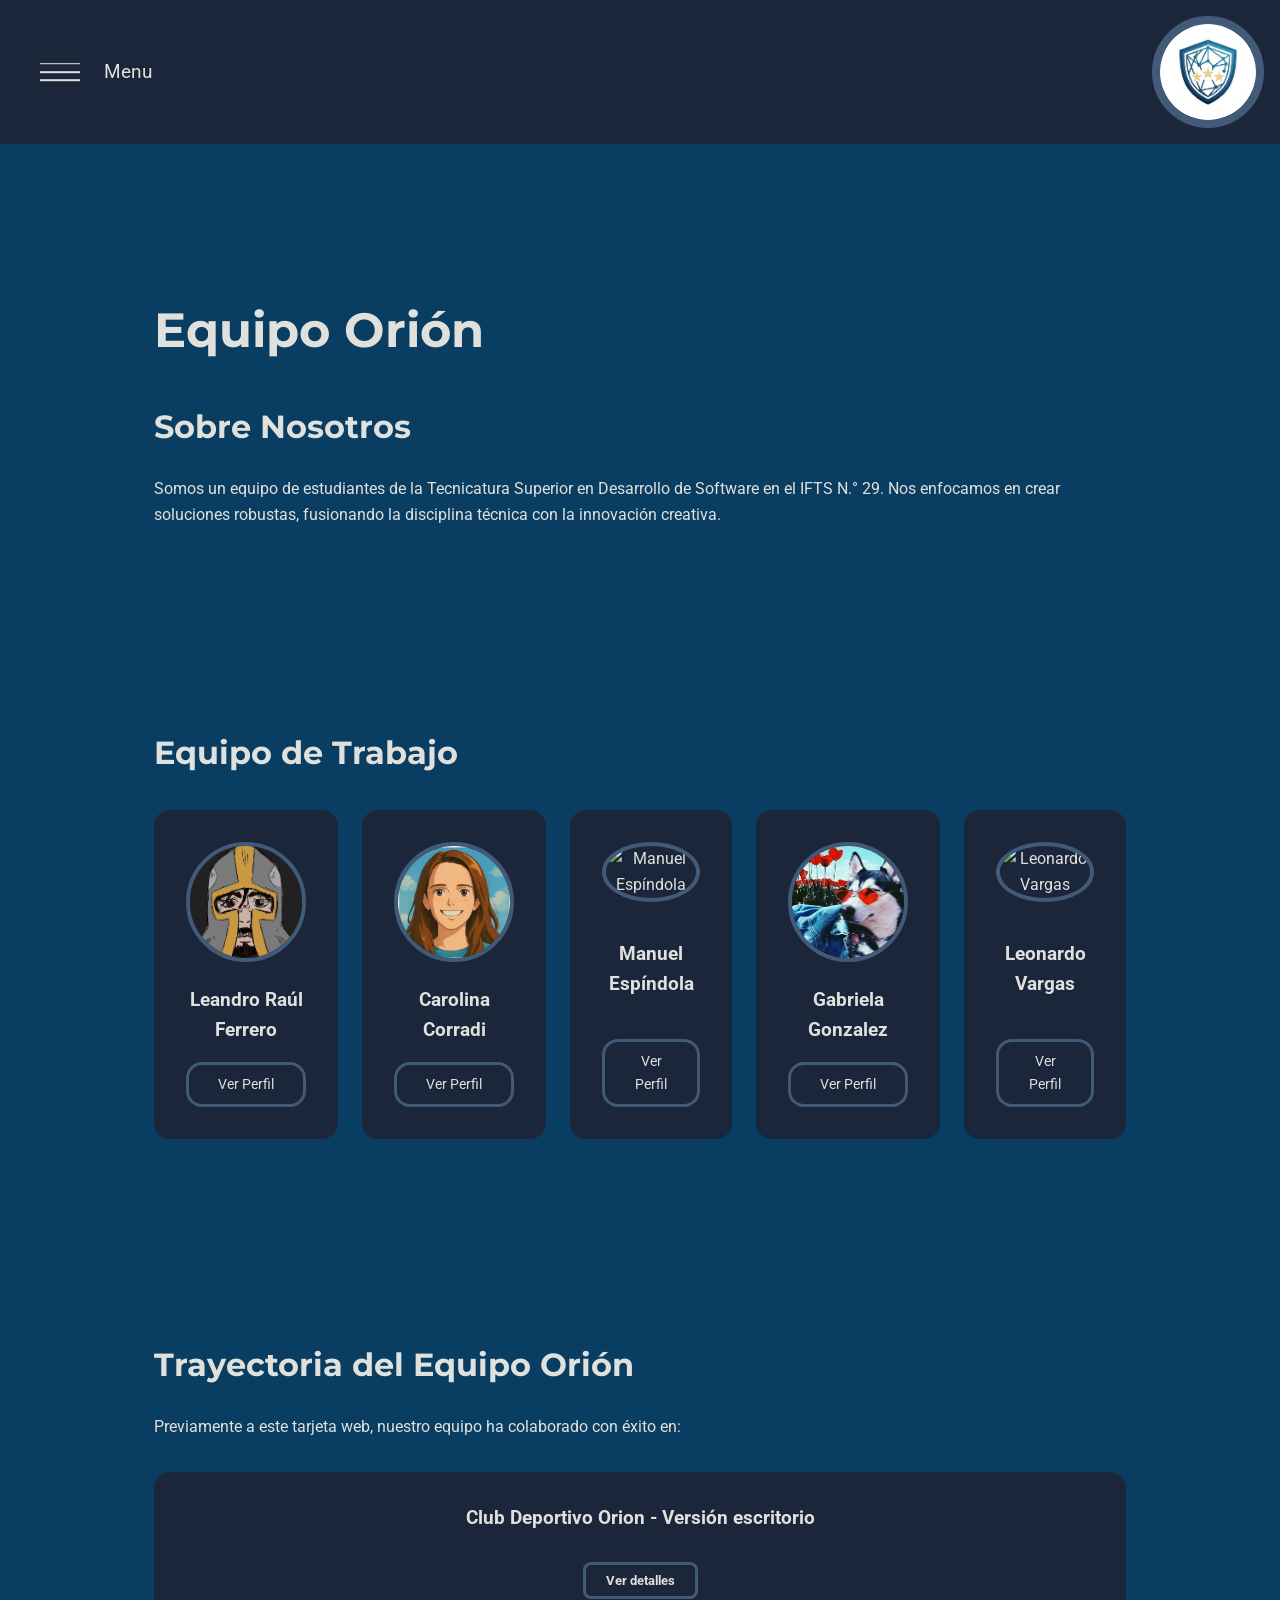
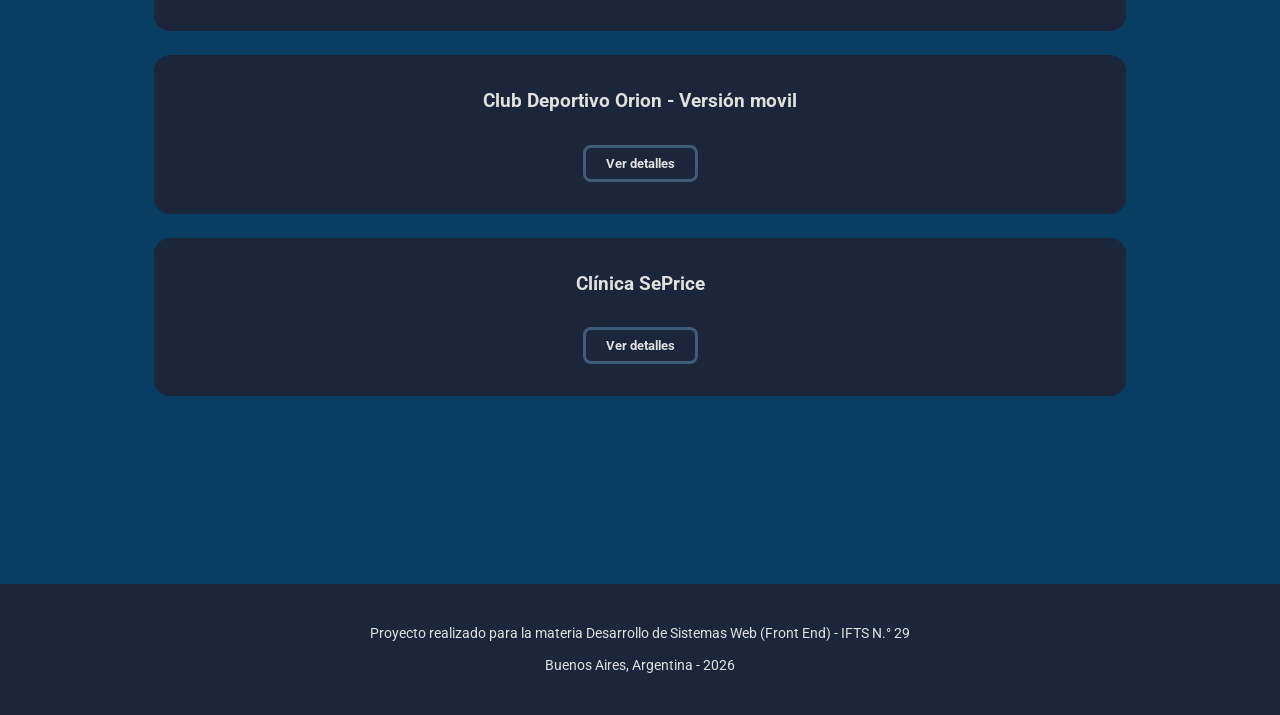
==== index.html @ b34c1f77 "Update avatar image and profile link for Carolina" ====
<!DOCTYPE html>
<html lang="es">
<head>
    <meta charset="UTF-8">
    <meta name="viewport" content="width=device-width, initial-scale=1.0">
    <link rel="icon" href="img/favicon.png" type="image/png">
    <link rel="preconnect" href="https://fonts.googleapis.com">
    <link rel="preconnect" href="https://fonts.gstatic.com" crossorigin>
    <link href="https://fonts.googleapis.com/css2?family=Montserrat:wght@700&family=Roboto:wght@400;500&display=swap" rel="stylesheet">
    <link rel="stylesheet" href="css/styles.css">
    <title>Equipo Orión - TP1 IFTS 29</title>
</head>
<body>
    
    <div class="contenedor-superior">
        <header id="header" class="header">
            <div class="contenedor-menu-hamburguesa">
                <div class="menu-hamburguesa">
                    <div class="bar-ham bar-top"></div>
                    <div class="bar-ham bar-mid"></div>
                    <div class="bar-ham bar-bottom"></div>
                </div>
            </div>
            <img src="img/logo-orion.png" alt="Logo" class="logo-equipo">
        </header>

        <nav id="navbar" class="navbar">
            <ul class="links-navegacion">
                <li><a href="#main" class="btn-nav">Inicio</a></li>
                <li><a href="./bitacora.html" class="btn-nav">Bitácora</a></li>
                <li><a href="#integrantes" class="btn-nav">Equipo</a></li>
                <li><a href="#proyectos-anteriores" class="btn-nav">Proyectos</a></li>
            </ul>
        </nav>
    </div>
    
    <main id="main" class="container">
        <section id="presentacion" class="section-main">
            <h1>Equipo Orión</h1>
            <h2>Sobre Nosotros</h2>
            <p>Somos un equipo de estudiantes de la Tecnicatura Superior en Desarrollo de Software en el IFTS N.° 29. Nos enfocamos en crear soluciones robustas, fusionando la disciplina técnica con la innovación creativa.</p>
        </section>

        <section id="integrantes" class="section-main">
            <h2>Equipo de Trabajo</h2>
            <div class="equipo-grid">   
                <article class="tarjeta-item">
                    <div class="avatar-container">
                        <img src="img/leandro-avatar.jpg" alt="Leandro Raúl Ferrero">
                    </div>
                    <h3>Leandro Raúl Ferrero</h3>
                    <a href="leandro.html" class="btn-perfil">Ver Perfil</a>
                </article>

                <article class="tarjeta-item">
                    <div class="avatar-container">
                        <img src="img/caro.png" alt="Carolina Corradi">
                    </div>
                    <h3>Carolina Corradi</h3>
                    <a href="caro.html" class="btn-perfil">Ver Perfil</a>
                </article>

                <article class="tarjeta-item">
                    <div class="avatar-container">
                        <img src="img/manuel-avatar.jpg" alt="Manuel Espíndola">
                    </div>
                    <h3>Manuel Espíndola</h3>
                    <a href="manuel.html" class="btn-perfil">Ver Perfil</a>
                </article>

                <article class="tarjeta-item">
                    <div class="avatar-container">
                        <img src="img/melinya-avatar.jpg" alt="Melinya Byte">
                    </div>
                    <h3>Gabriela Gonzalez</h3>
                    <a href="gabriela.html" class="btn-perfil">Ver Perfil</a>
                </article>

                <article class="tarjeta-item">
                    <div class="avatar-container">
                        <img src="img/leonardo-avatar.jpg" alt="Leonardo Vargas">
                    </div>
                    <h3>Leonardo Vargas</h3>
                    <a href="leonardo.html" class="btn-perfil">Ver Perfil</a>
                </article>
            </div>
        </section>

        <section id="proyectos-anteriores" class="section-main">
            <h2>Trayectoria del Equipo Orión</h2>
            <p>Previamente a este tarjeta web, nuestro equipo ha colaborado con éxito en:</p>
            
            <div class="proyectos-grid">
                <article class="tarjeta-item">
                    <h3>Club Deportivo Orion - Versión escritorio</h3>
                    <div class="detalle-tarjeta">
                        <p>Sistema integral de gestión de socios, cobro de cuotas y administración de actividades deportivas.</p>                    
                        <small>Tecnologías: C# / .NET / MySQL</small>
                    </div>
                    <button class="boton-detalles">Ver detalles</button>
                </article>
                
                <article class="tarjeta-item">
                    <h3>Club Deportivo Orion - Versión movil</h3>
                    <div class="detalle-tarjeta">
                        <p>Adaptación del Club Deportivo Orión para dispositivos móviles.</p>
                        <small>Tecnologías: Kotlin / Android Studio</small>
                    </div>
                    <button class="boton-detalles">Ver detalles</button>
                </article>
                
                <article class="tarjeta-item">
                    <h3>Clínica SePrice</h3>
                    <div class="detalle-tarjeta">
                        <p>Prototipo integral de gestión hospitalaria y administración de turnos.</p>
                        <small>Tecnologías: C# / .NET / MySQL / Figma</small>
                    </div>
                    <button class="boton-detalles">Ver detalles</button>
                </article>
            </div>
        </section> 
    </main>
    
    <footer class="main-footer">
        <div>
            <p>Proyecto realizado para la materia Desarrollo de Sistemas Web (Front End) - IFTS N.° 29</p>
            <p>Buenos Aires, Argentina - 2026</p>
        </div>
    </footer>

    <script src="./js/desplegable.js"></script>
    <script src="./js/menu-hamburguesa.js"></script>
</body>
</html>
---- css/styles.css ----
/* --- 1. CONFIGURACIÓN Y VARIABLES --- */
:root {
    --color-principal: #093e62;    
    --color-secundario: #1b263b;
    --color-texto: #e0e1dd;       
    --color-detalle: #415a77;
    --color-menu-hamburguesa: #e0e1dd;
    --color-texto-secundario: #8b9bb4;
    --fuente-titulos: 'Montserrat', sans-serif;
    --fuente-cuerpo: 'Roboto', sans-serif;
}

* {
    box-sizing: border-box;
    margin: 0;
    padding: 0;
    scroll-behavior: smooth; /* Para que el desplazamiento sea suave al cliquear en los enlaces */
    box-sizing: border-box;
}

html {
    scroll-behavior: smooth;
    scroll-padding-top: 6rem;
}

body {
    background-color: var(--color-principal);
    color: var(--color-texto);
    font-family: var(--fuente-cuerpo);
    line-height: 1.6;
    font-size: 1rem;
    h1 {
        font-family: var(--fuente-titulos);
        font-size: 3rem;
        margin-bottom: 2rem;
    }
    h2 {
        font-family: var(--fuente-titulos);
        font-size: 2rem;
        margin-bottom: 1.5rem;
    }
}

.contenedor-superior {
    position: sticky;
    top: 0;
    width: 100%;
    z-index: 1000;
    background-color: #1a1a1a; 
}

/* Encabezado */
.header {
    background-color: var(--color-secundario); 
    display: flex;
    justify-content: space-between; 
    align-items: center;
    padding: 1rem;
    position: relative; 
    z-index: 1001;
}

/* Contenedor del texto "Menu" y el botón animado */
.contenedor-menu-hamburguesa {
    display: flex;
    align-items: center;
    height: 3em;
    padding-left: 1.5rem;
    
    &::after {
        content: "Menu";
        padding-left: 1.5rem;
        font-size: clamp(1em, 5svw, 1.2em);
    }
}
    
.menu-hamburguesa {
    height: 1.5em;
    width: 2.5em;
    position: relative;
    cursor: pointer;
    
    /* Las 3 líneas */
    .bar-ham {
        width: 100%; /* Ocupan el 100% de los 2.5em del padre, no de la pantalla */
        height: 0.1rem;
        background-color: var(--color-texto);
        position: absolute;
        left: 50%;
        transform: translate(-50%, -50%);
        transition: transform .6s, opacity .8s, top .6s;
    }

    .bar-top { top: 15%; }
    .bar-mid { top: 50%; }
    .bar-bottom { top: 85%; }

    /* Animación cuando JS le agrega la clase '.activo' */
    &.activo .bar-top {
        transform: translate(-50%, -50%) rotate(-315deg);
        top: 50%;
    }
    
    &.activo .bar-mid {
        opacity: 0;
    }
    
    &.activo .bar-bottom {
        transform: translate(-50%, -50%) rotate(-225deg);
        top: 50%;
    }
}

.logo-equipo {
    width: 7rem;
    border-radius: 50%;
    border: 0.5rem solid var(--color-detalle);
}

/* El menú de navegación deslizante lateral */
.navbar {
    position: fixed;
    top: 0;
    left: -150%;
    background-color: var(--color-secundario); 
    height: 100svh; 
    width: 100svw;
    display: flex;
    align-items: center;
    justify-content: center;
    transition: left 0.5s ease-in-out;
    z-index: 999;

    &.activo { 
        left: 0;
    }

    ul {
        list-style: none;
        padding: 0;
        margin: 0;
        width: 100%;
        display: flex;
        flex-direction: column;
        gap: 1em; 
        font-family: var(--fontMenu); 
    }

    li {
        width: 100%;
        display: flex;
        justify-content: center; 
    }

    .btn-nav {
        display: block;       
        width: 70%;
        max-width: 80vw;
        
        text-align: center;
        text-decoration: none;
        font-size: 2em; 
        font-weight: 500;     

        color: var(--color-texto);
        padding: 0.5rem 1.5rem;
    
        border: 0.2rem solid var(--color-detalle);
        border-radius: 1rem;
    
        transition: all 0.5s ease;
        
        &:hover {
            background-color: var(--color-detalle);
            transform: scale(1.05);
        }
    }
}

.section-main {
    margin: 5rem 1rem;
}

/* --- DISEÑO DE GRILLA (RESPONSIVE) --- */
.equipo-grid, .proyectos-grid, 
.peliculas-grid, .discos-grid,
.habilidades-grid {
    display: grid;
    gap: 1.5rem;
    margin-top: 2rem;
}

/* --- TARJETAS DE INTEGRANTES --- */
.tarjeta-item  {
    background-color: var(--color-secundario);
    padding: 1.25rem;
    border-radius: 1rem;
    text-align: center;
    border: 0.5rem solid transparent;
    transition: border 0.5s;

    &:hover {
        border: 0.5rem solid var(--color-detalle);
    }

    .avatar-container img {
        width: 7.5rem;
        height: 7.5rem;
        border-radius: 50%;
        object-fit: cover;
        margin-bottom: 1rem;
        border: 0.3rem solid var(--color-detalle);
    }

    .btn-perfil {
        display: inline-block;
        margin-top: 1rem; 
        color: var(--color-texto);
        text-decoration: none;
        font-size: 0.9rem;
        border: 0.2rem solid var(--color-detalle);
        border-radius: 1rem;
        padding: 0.5rem 1.5rem;
        transition: all 0.5s ease;
        
        &:hover {
            background-color: var(--color-detalle);
        }
    }
}

.detalle-tarjeta {
    max-height: 0; /* Empieza colapsado */
    overflow: hidden; /* Oculta el contenido que desborda */
    transition: opacity 1s ease;
    opacity: 0;
    border-top: 0.5rem solid transparent;
    margin-top: 0;
}

/* Esta clase se activa con el JS solo en la tarjeta clickeada */
.detalle-tarjeta.visible {
    max-height: 100%; /* Un valor lo suficientemente grande para el contenido (~500px) */
    opacity: 1;
    margin-top: 1rem;
    padding-top: 1rem;
    border-top: 0.1rem solid var(--color-detalle);
}

/* --- TARJETAS DE PROYECTOS --- */
.tarjeta-item, .tarjeta-personal {
    background-color: var(--color-secundario);
    padding: 1.5rem;
    border-radius: 1rem; 
    border: 0.5rem solid transparent; 
    display: flex;
    flex-direction: column;
    justify-content: space-between;
    transition: border 0.5s;

    &:hover {
        border: 0.5rem solid var(--color-detalle);
    }

    .detalle-tarjeta {
        margin-bottom: 1.25rem; 

        p {
            margin-bottom: 0.5rem; 
        }

        small {
            color: var(--color-texto-secundario);
            font-weight: bold;
        }
    }
    
    .boton-detalles {
        background-color: transparent;
        color: var(--color-texto);
        border: 0.2rem solid var(--color-detalle);
        padding: 0.5rem 1.25rem;
        cursor: pointer;
        border-radius: 0.5rem;
        font-family: var(--fuente-cuerpo);
        font-weight: bold;
        transition: all 0.3s ease;
        align-self: center;
        
        &:hover {
            background-color: var(--color-detalle);
            color: var(--color-texto);
        }
    }
}


.tarjeta-personal {
    display: flex; /* Para poner texto e imagen lado a lado */
    flex-direction: row; 
    gap: 3rem; /* Espacio generoso entre texto y avatar */
    align-items: center;
    text-align: left; /* Alineación de texto a la izquierda para mejor lectura */

    .perfil-info {
        flex: 2; /* El texto ocupa más espacio */
    }

    .avatar-container {
        flex: 1; /* El avatar ocupa el resto */
    }

    .avatar-container img {
        width: 14rem; /* Avatar más grande para destacar */
        height: 14rem;
    }

    ul {
        list-style: none; 
        margin-bottom: 1rem; 
        color: var(--color-texto-secundario); /*[cite: 2] */
        padding: 0;
    }
}

/* --- TARJETA BITÁCORA --- */
.tarjeta-bitacora {
    background-color: var(--color-secundario);
    padding: 1.5rem;
    border-radius: 1rem; 
    border: 0.5rem solid transparent; 
    display: flex;
    flex-direction: column;
    justify-content: space-between;
    transition: border 0.5s;

    /* Hace que el contenido del detalle sea siempre visible */
    .detalle-tarjeta {
        max-height: none; 
        opacity: 1;
        margin-top: 1rem; 
        padding-top: 1rem;
        border-top: 0.1rem solid var(--color-detalle);

        p {
            margin-bottom: 0.5rem; 
        }
    }

    &:hover {
        border: 0.5rem solid var(--color-detalle);
    }
}


/* --- FOOTER --- */
.main-footer {
    text-align: center;
    padding: 1.875rem 1.25rem;
    background-color: var(--color-secundario);
    margin-top: 2.5rem;
    font-size: 0.9rem;
    
    div p {
        margin: 0.5rem 0;
    }
}

/* --- BREAKPOINTS --- */

/* Móviles pequeños (400px) */
@media (min-width: 400px) {
    .logo-equipo {
        max-width: 35%;
    }
    .container {
        padding: 0.5rem;
    }
    h1 { font-size: 1.8rem; }
}

/* Tablets (900px) */
@media (min-width: 900px) {
    .logo-equipo {
        max-width: 30%;
    }

    .navbar
    {
        justify-content: flex-start;
        width: 50svw;
    }
    .section-main {
        padding: 3.75rem 2.5rem;
    }
}

/* Escritorio (1200px) */
@media (min-width: 1200px) {
    .logo-equipo {
        max-width: 25%;
    }
    .equipo-grid{
        grid-template-columns: repeat(5, 1fr); /* 5 integrantes por fila */
    }
    .container {
        max-width: 68.75rem;
        margin: 0 auto;
    }
}
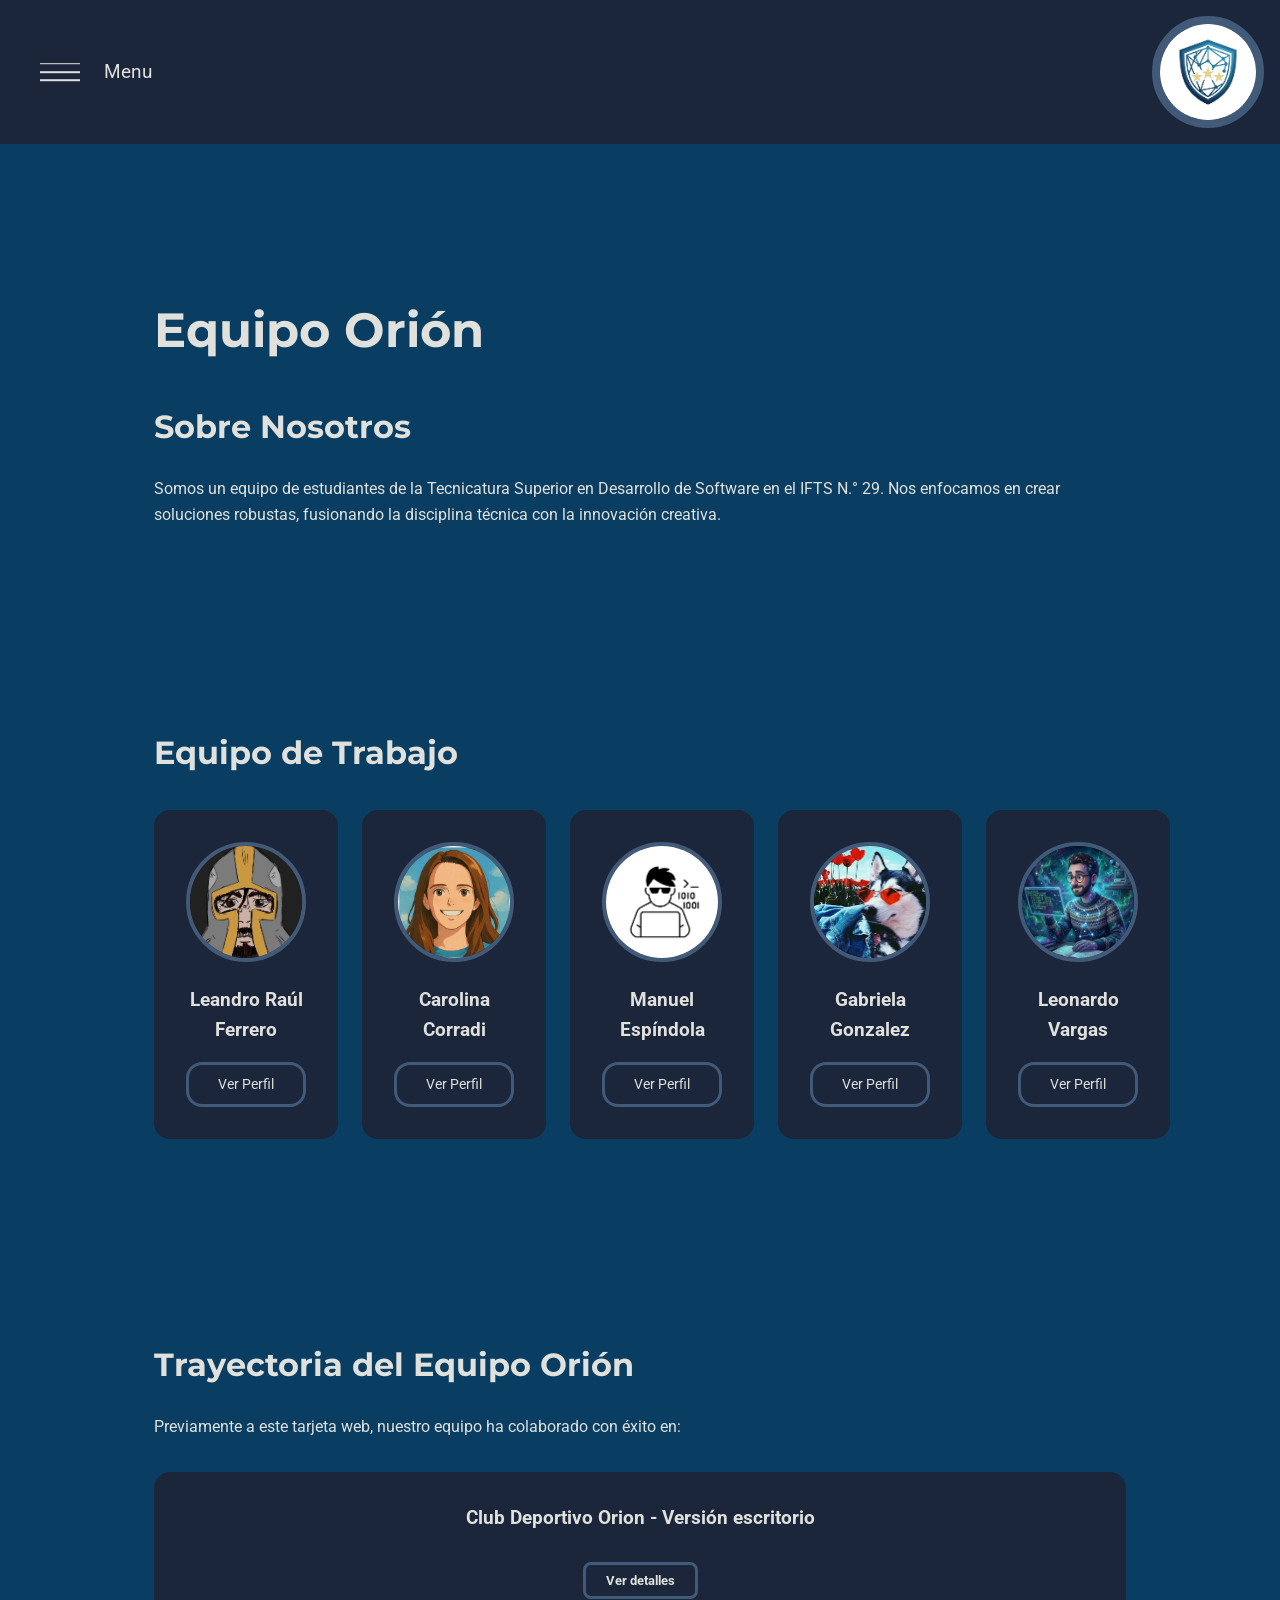
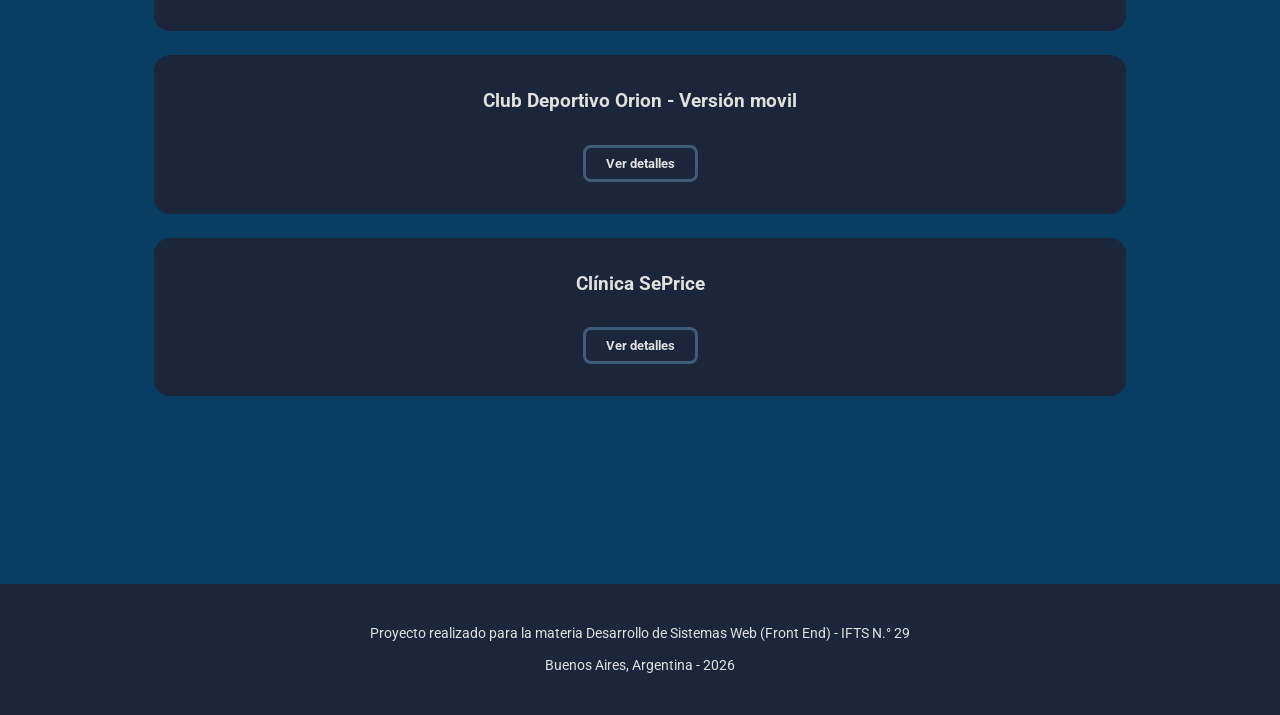
==== commit a870b1d4: "html leonardo, img, css," ====
--- a/index.html
+++ b/index.html
@@ -62,7 +62,7 @@
 
                 <article class="tarjeta-item">
                     <div class="avatar-container">
-                        <img src="img/manuel-avatar.jpg" alt="Manuel Espíndola">
+                        <img src="img/manu.png" alt="Manuel Espíndola">
                     </div>
                     <h3>Manuel Espíndola</h3>
                     <a href="manuel.html" class="btn-perfil">Ver Perfil</a>
@@ -78,7 +78,7 @@
 
                 <article class="tarjeta-item">
                     <div class="avatar-container">
-                        <img src="img/leonardo-avatar.jpg" alt="Leonardo Vargas">
+                        <img src="img/leo/leo.png" alt="Leonardo Vargas">
                     </div>
                     <h3>Leonardo Vargas</h3>
                     <a href="leonardo.html" class="btn-perfil">Ver Perfil</a>
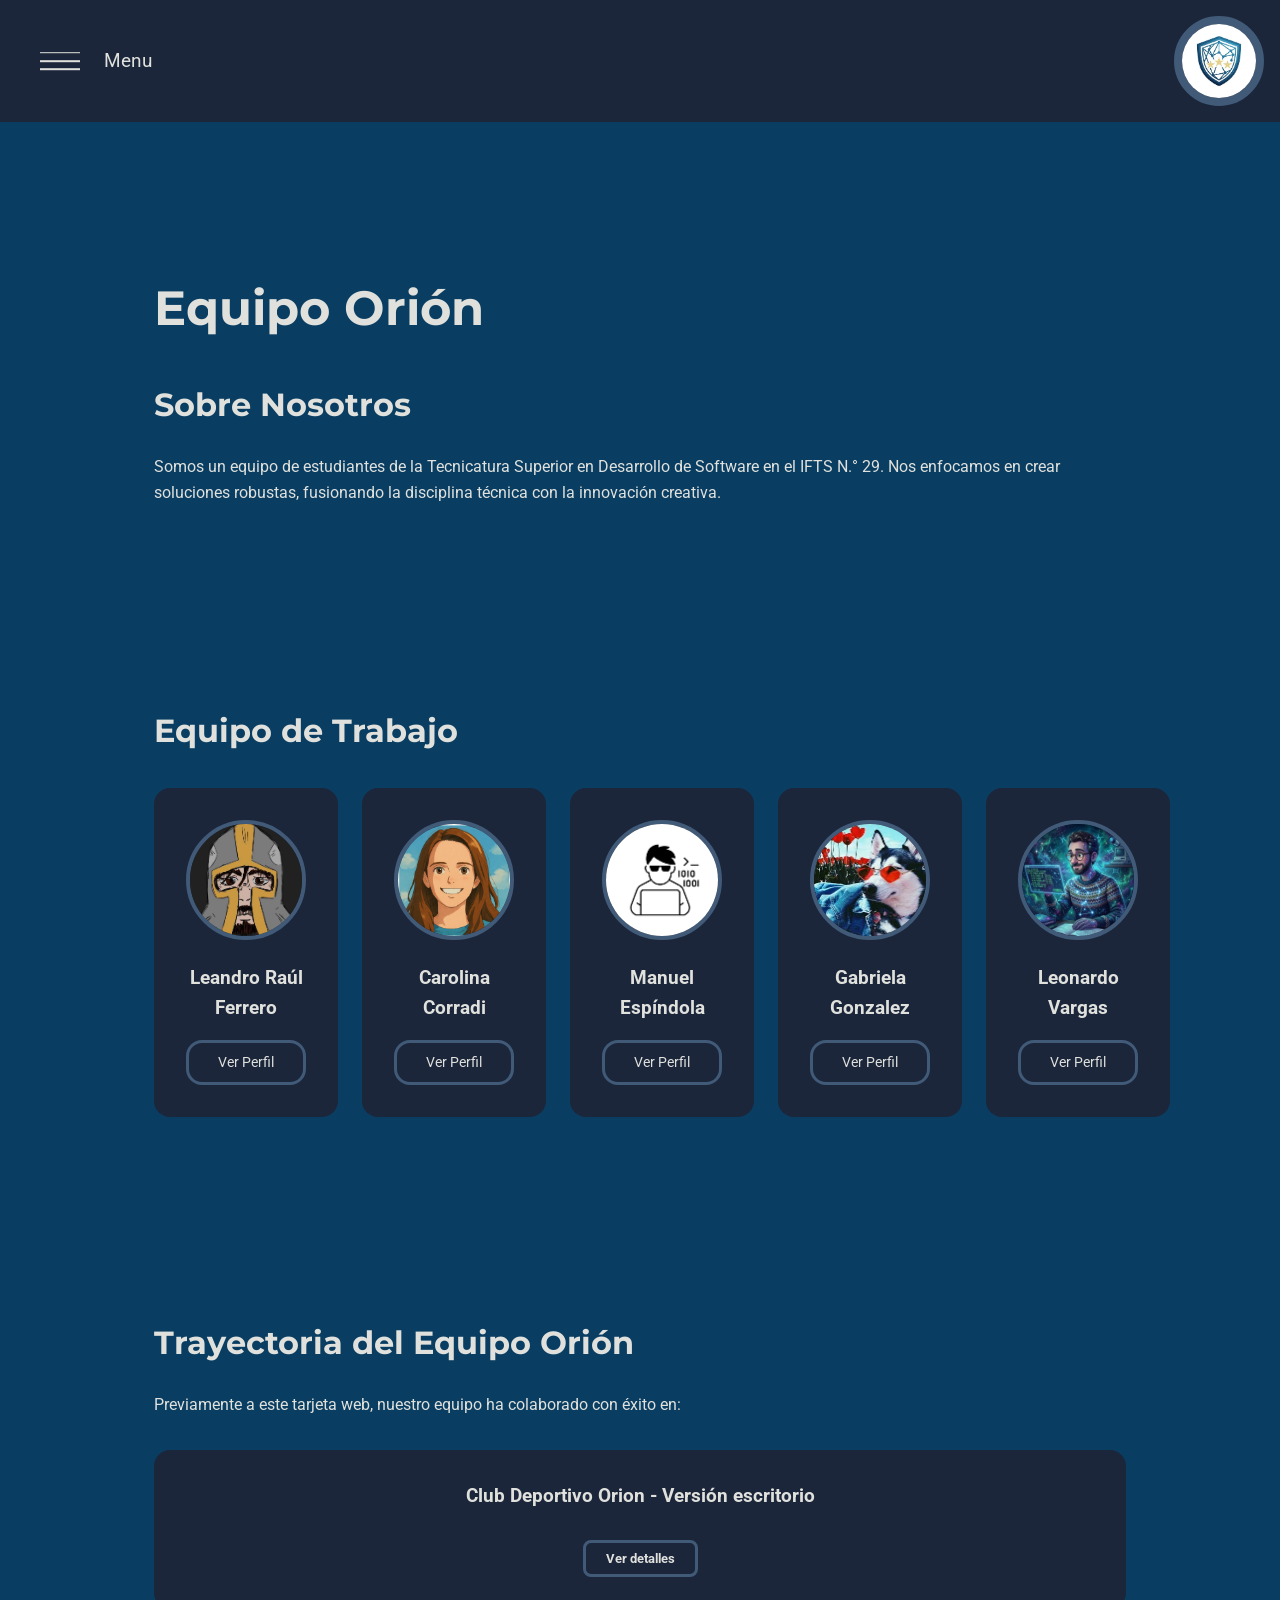
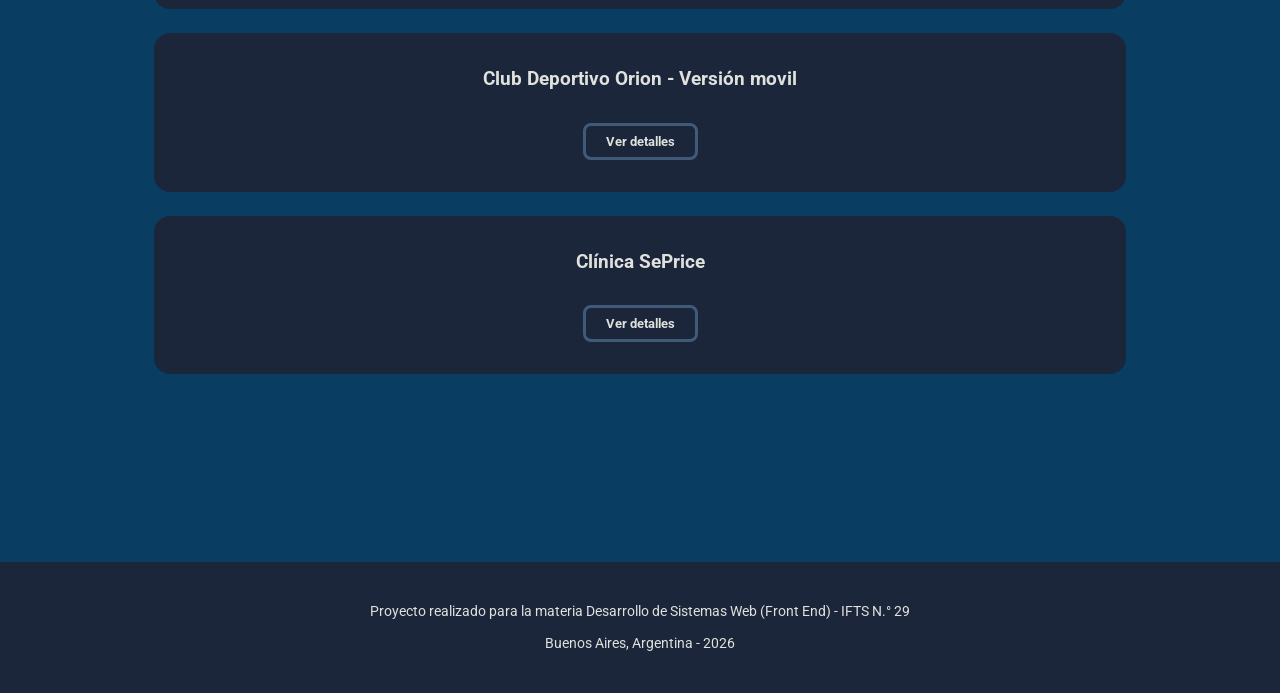
==== commit b975f826: "cambios listos" ====
--- a/index.html
+++ b/index.html
@@ -21,7 +21,7 @@
                     <div class="bar-ham bar-bottom"></div>
                 </div>
             </div>
-            <img src="img/logo-orion.png" alt="Logo" class="logo-equipo">
+            <a href="index.html"><img src="img/logo-orion.png" alt="Logo" class="logo-equipo"></a>
         </header>
 
         <nav id="navbar" class="navbar">
--- a/css/styles.css
+++ b/css/styles.css
@@ -111,10 +111,20 @@
     }
 }
 
+.header a {
+    text-decoration: none;
+    width: 90px;
+    height: 90px;
+}
+
+
+
+ 
 .logo-equipo {
-    width: 7rem;
+    width: 100%;
     border-radius: 50%;
     border: 0.5rem solid var(--color-detalle);
+
 }
 
 /* El menú de navegación deslizante lateral */
@@ -371,7 +381,7 @@
 /* Móviles pequeños (400px) */
 @media (min-width: 400px) {
     .logo-equipo {
-        max-width: 35%;
+        max-width: 100%;
     }
     .container {
         padding: 0.5rem;
@@ -382,7 +392,7 @@
 /* Tablets (900px) */
 @media (min-width: 900px) {
     .logo-equipo {
-        max-width: 30%;
+        max-width: 100%;
     }
 
     .navbar
@@ -393,12 +403,15 @@
     .section-main {
         padding: 3.75rem 2.5rem;
     }
+      .header a:hover,  .menu-hamburguesa:hover, .contenedor-menu-hamburguesa:hover {
+    
+    transform: scale(1.1); /* agranda un poco */
 }
 
 /* Escritorio (1200px) */
 @media (min-width: 1200px) {
     .logo-equipo {
-        max-width: 25%;
+        max-width: 100%;
     }
     .equipo-grid{
         grid-template-columns: repeat(5, 1fr); /* 5 integrantes por fila */
@@ -407,4 +420,9 @@
         max-width: 68.75rem;
         margin: 0 auto;
     }
-}
+
+    .header a:hover, .tarjeta-item:hover, .menu-hamburguesa:hover, .contenedor-menu-hamburguesa:hover {
+    
+    transform: scale(1.2); /* agranda un poco */
+}
+
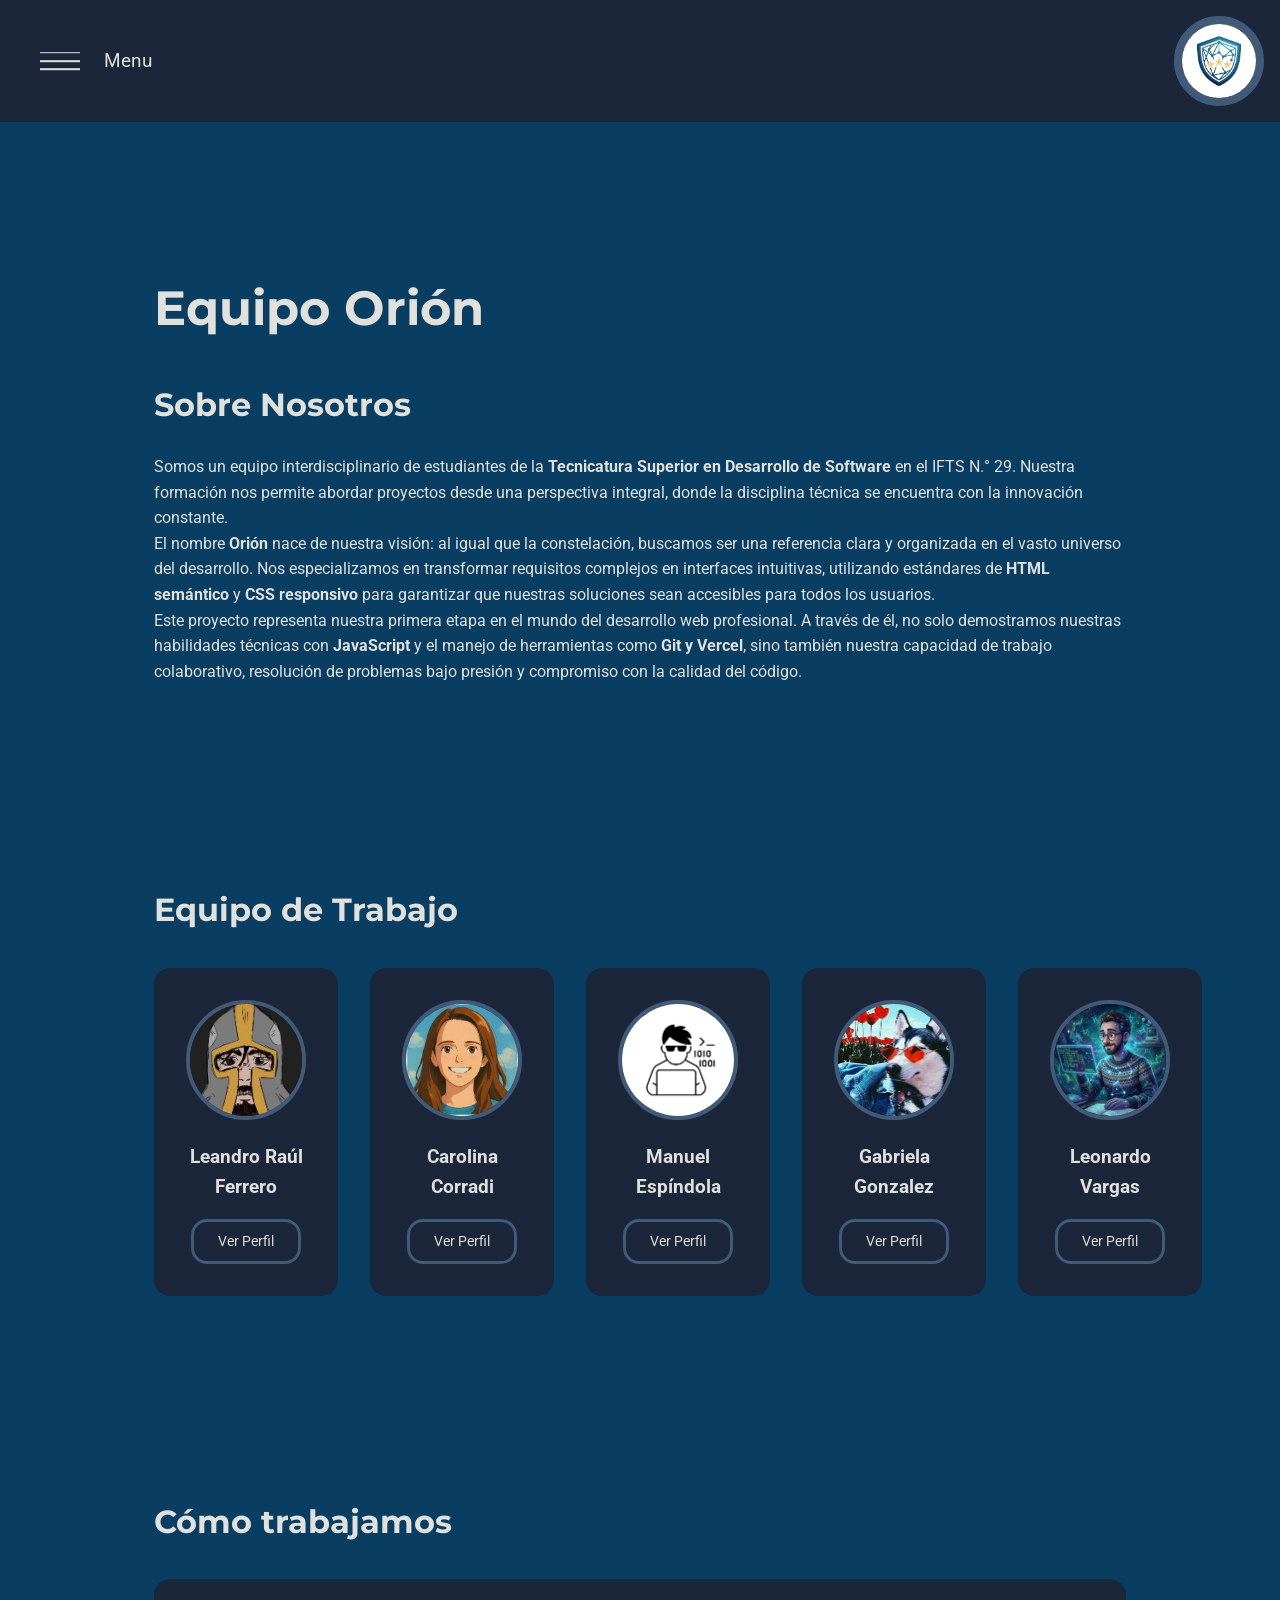
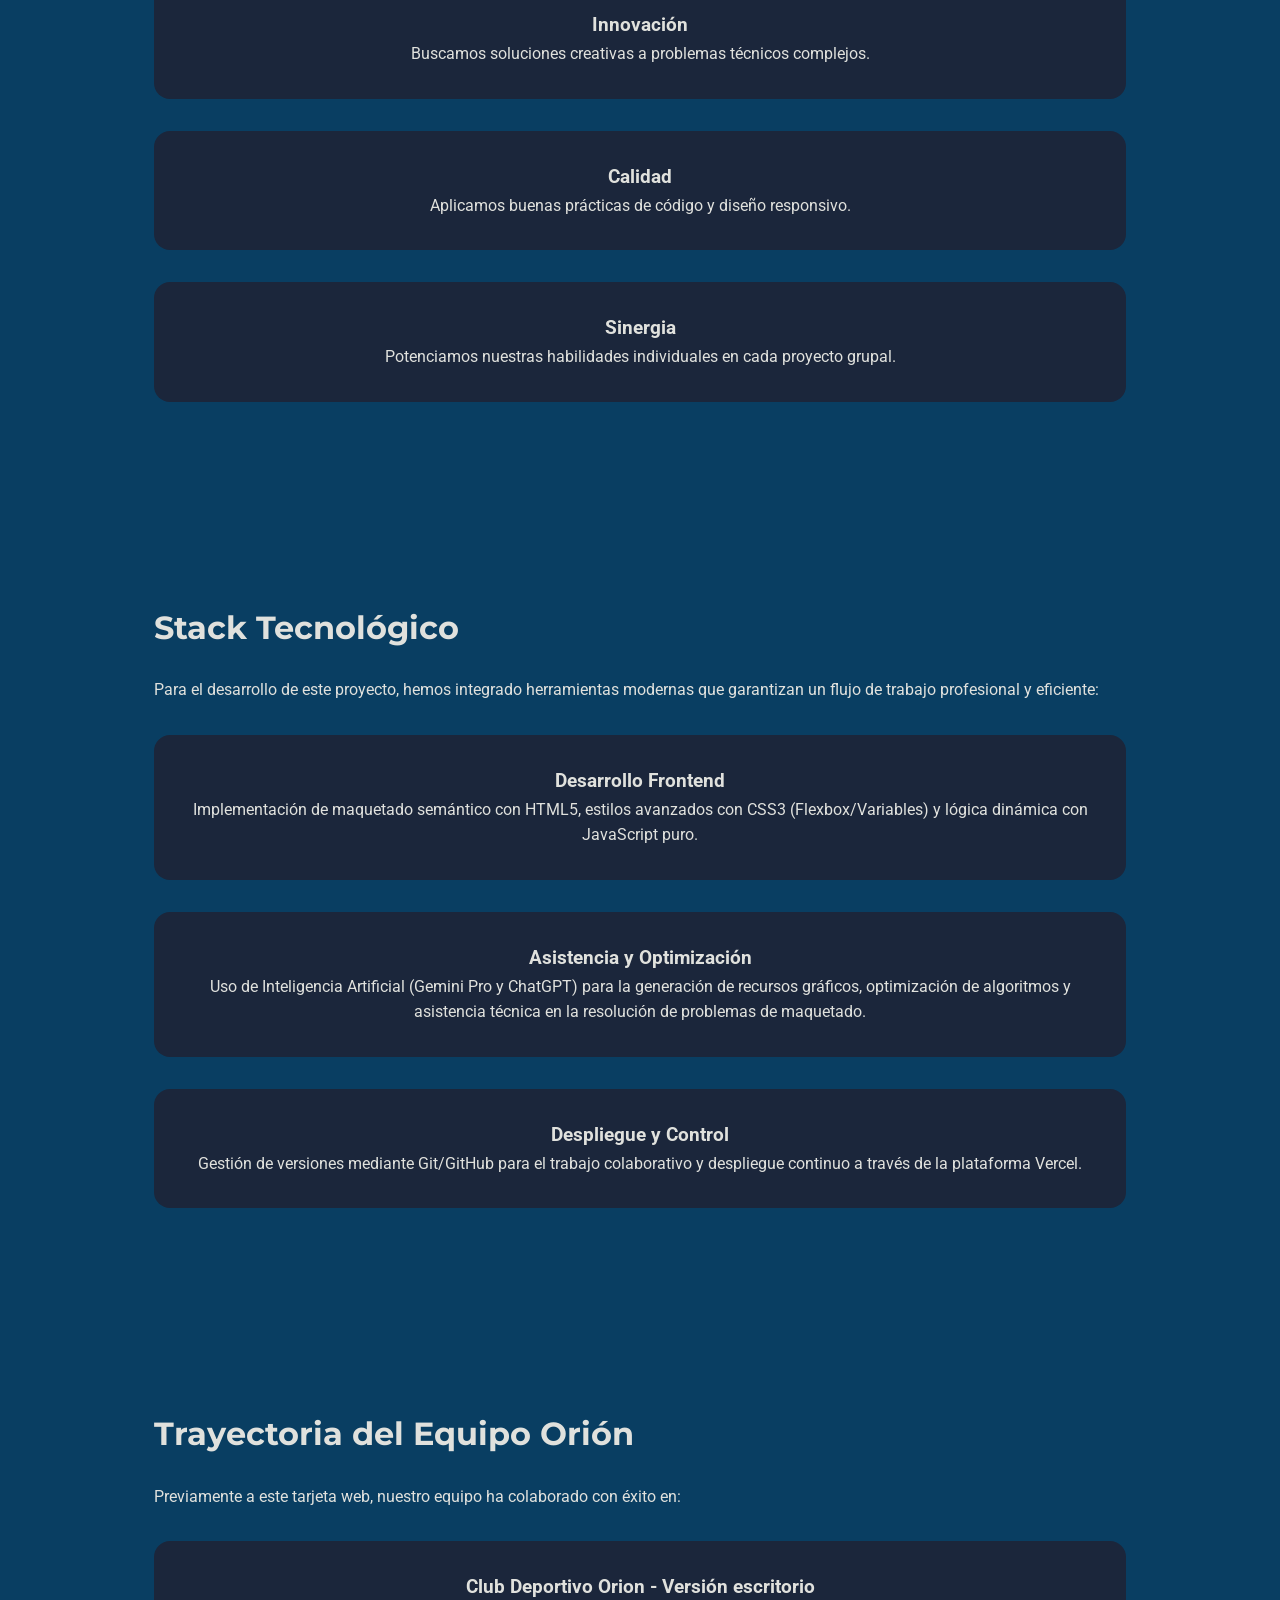
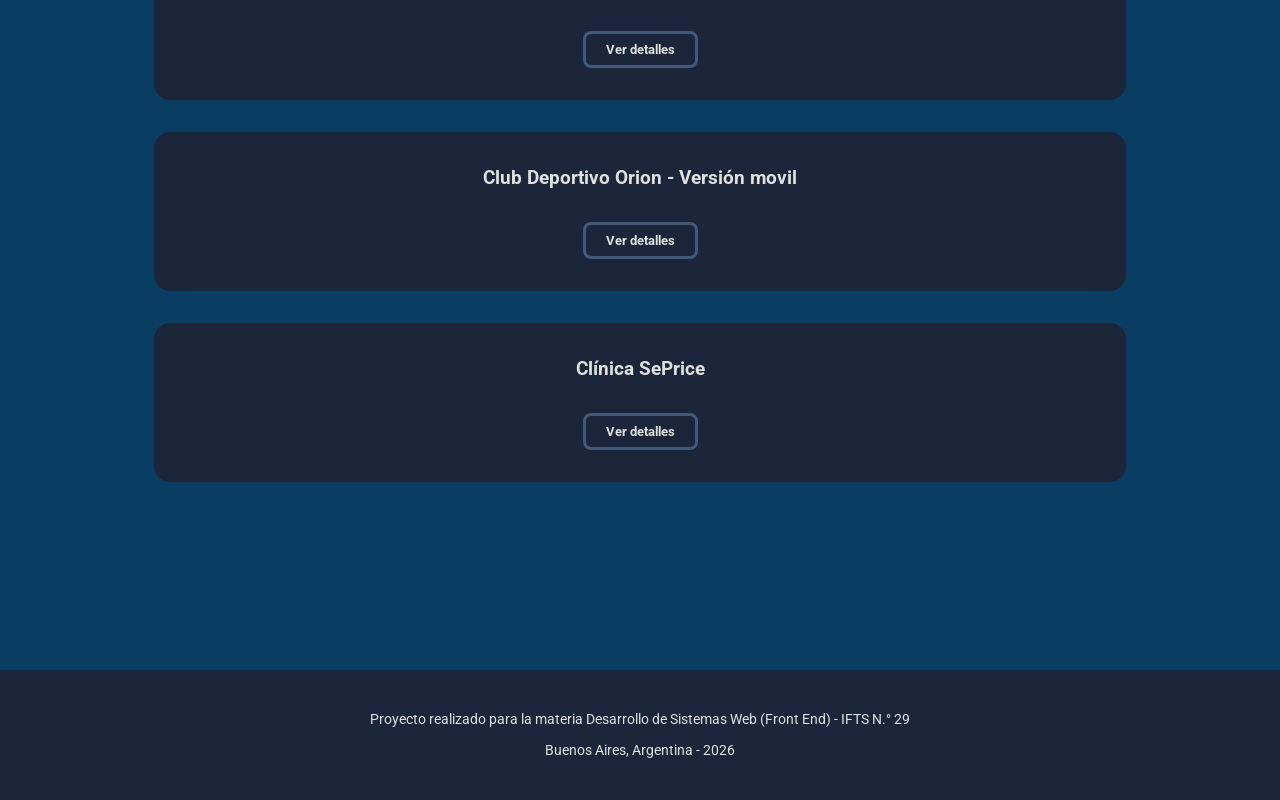
==== commit 8ccab1d4: "Corregido navbar, agregadas imagenes a las peliculas, eliminacion de estilos en etiquetas html" ====
--- a/index.html
+++ b/index.html
@@ -8,7 +8,7 @@
     <link rel="preconnect" href="https://fonts.gstatic.com" crossorigin>
     <link href="https://fonts.googleapis.com/css2?family=Montserrat:wght@700&family=Roboto:wght@400;500&display=swap" rel="stylesheet">
     <link rel="stylesheet" href="css/styles.css">
-    <title>Equipo Orión - TP1 IFTS 29</title>
+    <title>Equipo Orión: TP1 IFTS 29</title>
 </head>
 <body>
     
@@ -29,6 +29,8 @@
                 <li><a href="#main" class="btn-nav">Inicio</a></li>
                 <li><a href="./bitacora.html" class="btn-nav">Bitácora</a></li>
                 <li><a href="#integrantes" class="btn-nav">Equipo</a></li>
+				<li><a href="#metodologia" class="btn-nav">Metodologías</a></li>
+				<li><a href="#tecnologias" class="btn-nav">Tecnologías</a></li>
                 <li><a href="#proyectos-anteriores" class="btn-nav">Proyectos</a></li>
             </ul>
         </nav>
@@ -38,7 +40,20 @@
         <section id="presentacion" class="section-main">
             <h1>Equipo Orión</h1>
             <h2>Sobre Nosotros</h2>
-            <p>Somos un equipo de estudiantes de la Tecnicatura Superior en Desarrollo de Software en el IFTS N.° 29. Nos enfocamos en crear soluciones robustas, fusionando la disciplina técnica con la innovación creativa.</p>
+            <p>
+                Somos un equipo interdisciplinario de estudiantes de la <strong>Tecnicatura Superior en Desarrollo de Software</strong> en el IFTS N.° 29. 
+                Nuestra formación nos permite abordar proyectos desde una perspectiva integral, donde la disciplina técnica se encuentra con la innovación constante.
+            </p>
+            <p>
+                El nombre <strong>Orión</strong> nace de nuestra visión: al igual que la constelación, 
+                buscamos ser una referencia clara y organizada en el vasto universo del desarrollo. Nos especializamos en transformar requisitos complejos en interfaces intuitivas, 
+                utilizando estándares de <strong>HTML semántico</strong> y <strong>CSS responsivo</strong> para garantizar que nuestras soluciones sean accesibles para todos los usuarios.
+            </p>
+            <p>
+                Este proyecto representa nuestra primera etapa en el mundo del desarrollo web profesional. A través de él, 
+                no solo demostramos nuestras habilidades técnicas con <strong>JavaScript</strong> y el manejo de herramientas como <strong>Git y Vercel</strong>, 
+                sino también nuestra capacidad de trabajo colaborativo, resolución de problemas bajo presión y compromiso con la calidad del código.
+            </p>
         </section>
 
         <section id="integrantes" class="section-main">
@@ -78,10 +93,47 @@
 
                 <article class="tarjeta-item">
                     <div class="avatar-container">
-                        <img src="img/leo/leo.png" alt="Leonardo Vargas">
+                        <img src="img/leo.png" alt="Leonardo Vargas">
                     </div>
                     <h3>Leonardo Vargas</h3>
                     <a href="leonardo.html" class="btn-perfil">Ver Perfil</a>
+                </article>
+            </div>
+        </section>
+
+        <section id="metodologia" class="section-main">
+            <h2>Cómo trabajamos</h2>
+            <div class="metodologia-grid">
+                <article class="tarjeta-item">
+                    <h3>Innovación</h3>
+                    <p>Buscamos soluciones creativas a problemas técnicos complejos.</p>
+                </article>
+                <article class="tarjeta-item">
+                    <h3>Calidad</h3>
+                    <p>Aplicamos buenas prácticas de código y diseño responsivo.</p>
+                </article>
+                <article class="tarjeta-item">
+                    <h3>Sinergia</h3>
+                    <p>Potenciamos nuestras habilidades individuales en cada proyecto grupal.</p>
+                </article>
+            </div>
+        </section>
+        
+        <section id="tecnologias" class="section-main">
+            <h2>Stack Tecnológico</h2>
+            <p>Para el desarrollo de este proyecto, hemos integrado herramientas modernas que garantizan un flujo de trabajo profesional y eficiente:</p>
+            <div class="proyectos-grid">
+                <article class="tarjeta-item">
+                    <h3>Desarrollo Frontend</h3>
+                    <p>Implementación de maquetado semántico con HTML5, estilos avanzados con CSS3 (Flexbox/Variables) y lógica dinámica con JavaScript puro.</p>
+                </article>
+                <article class="tarjeta-item">
+                    <h3>Asistencia y Optimización</h3>
+                    <p>Uso de Inteligencia Artificial (Gemini Pro y ChatGPT) para la generación de recursos gráficos, optimización de algoritmos y asistencia técnica en la resolución de problemas de maquetado.</p>
+                </article>
+                <article class="tarjeta-item">
+                    <h3>Despliegue y Control</h3>
+                    <p>Gestión de versiones mediante Git/GitHub para el trabajo colaborativo y despliegue continuo a través de la plataforma Vercel.</p>
                 </article>
             </div>
         </section>
--- a/css/styles.css
+++ b/css/styles.css
@@ -117,9 +117,6 @@
     height: 90px;
 }
 
-
-
- 
 .logo-equipo {
     width: 100%;
     border-radius: 50%;
@@ -169,7 +166,7 @@
         
         text-align: center;
         text-decoration: none;
-        font-size: 2em; 
+        font-size: clamp(1.2rem, 8vw, 2.5rem); 
         font-weight: 500;     
 
         color: var(--color-texto);
@@ -194,9 +191,9 @@
 /* --- DISEÑO DE GRILLA (RESPONSIVE) --- */
 .equipo-grid, .proyectos-grid, 
 .peliculas-grid, .discos-grid,
-.habilidades-grid {
+.habilidades-grid, .metodologia-grid {
     display: grid;
-    gap: 1.5rem;
+    gap: 2rem;
     margin-top: 2rem;
 }
 
@@ -267,6 +264,7 @@
     flex-direction: column;
     justify-content: space-between;
     transition: border 0.5s;
+    align-items: center;
 
     &:hover {
         border: 0.5rem solid var(--color-detalle);
@@ -306,31 +304,44 @@
 
 
 .tarjeta-personal {
-    display: flex; /* Para poner texto e imagen lado a lado */
-    flex-direction: row; 
-    gap: 3rem; /* Espacio generoso entre texto y avatar */
+    display: flex;
+    flex-direction: column; 
+    gap: 3rem;
     align-items: center;
-    text-align: left; /* Alineación de texto a la izquierda para mejor lectura */
-
-    .perfil-info {
-        flex: 2; /* El texto ocupa más espacio */
-    }
-
-    .avatar-container {
-        flex: 1; /* El avatar ocupa el resto */
-    }
 
     .avatar-container img {
-        width: 14rem; /* Avatar más grande para destacar */
-        height: 14rem;
+        width: 10rem;
+        border-radius: 50%;
+        border: 0.3rem solid var(--color-detalle);
     }
 
     ul {
         list-style: none; 
         margin-bottom: 1rem; 
-        color: var(--color-texto-secundario); /*[cite: 2] */
+        color: var(--color-texto-secundario);
         padding: 0;
     }
+}
+
+
+.contenedor-imagen-pelicula, .leo-contenedor-imagen-habilidad {
+	margin-top: 2rem;
+
+	.imagen-pelicula, .leo-imagen-habilidad {
+		width: 10rem; 
+		border-radius: 10%;
+	}
+}
+
+.leo-contenedor-imagen-habilidad {
+	margin: 2rem;
+
+	.leo-imagen-habilidad {
+		height: 4.375rem;  
+		width: 5.625rem;    
+		border-radius: 20%; 
+
+	}
 }
 
 /* --- TARJETA BITÁCORA --- */
@@ -406,6 +417,15 @@
       .header a:hover,  .menu-hamburguesa:hover, .contenedor-menu-hamburguesa:hover {
     
     transform: scale(1.1); /* agranda un poco */
+      }
+
+    .tarjeta-personal {
+    flex-direction: row;
+
+        .avatar-container img {
+            width: 14rem;
+        }
+    }
 }
 
 /* Escritorio (1200px) */
@@ -421,8 +441,20 @@
         margin: 0 auto;
     }
 
-    .header a:hover, .tarjeta-item:hover, .menu-hamburguesa:hover, .contenedor-menu-hamburguesa:hover {
-    
-    transform: scale(1.2); /* agranda un poco */
-}
-
+    .header a, 
+    .tarjeta-item, 
+    .tarjeta-personal,
+    .menu-hamburguesa, 
+    .contenedor-menu-hamburguesa {
+        transition: transform 0.3s ease-in-out; /* Controla la suavidad y el tiempo */
+    }
+
+    .header a:hover, 
+    .tarjeta-item:hover, 
+    .tarjeta-personal:hover,
+    .menu-hamburguesa:hover, 
+    .contenedor-menu-hamburguesa:hover {
+        transform: scale(1.1); /* Un 1.2 puede ser mucho y pixelar, 1.1 suele ser más sutil */
+    }
+}
+
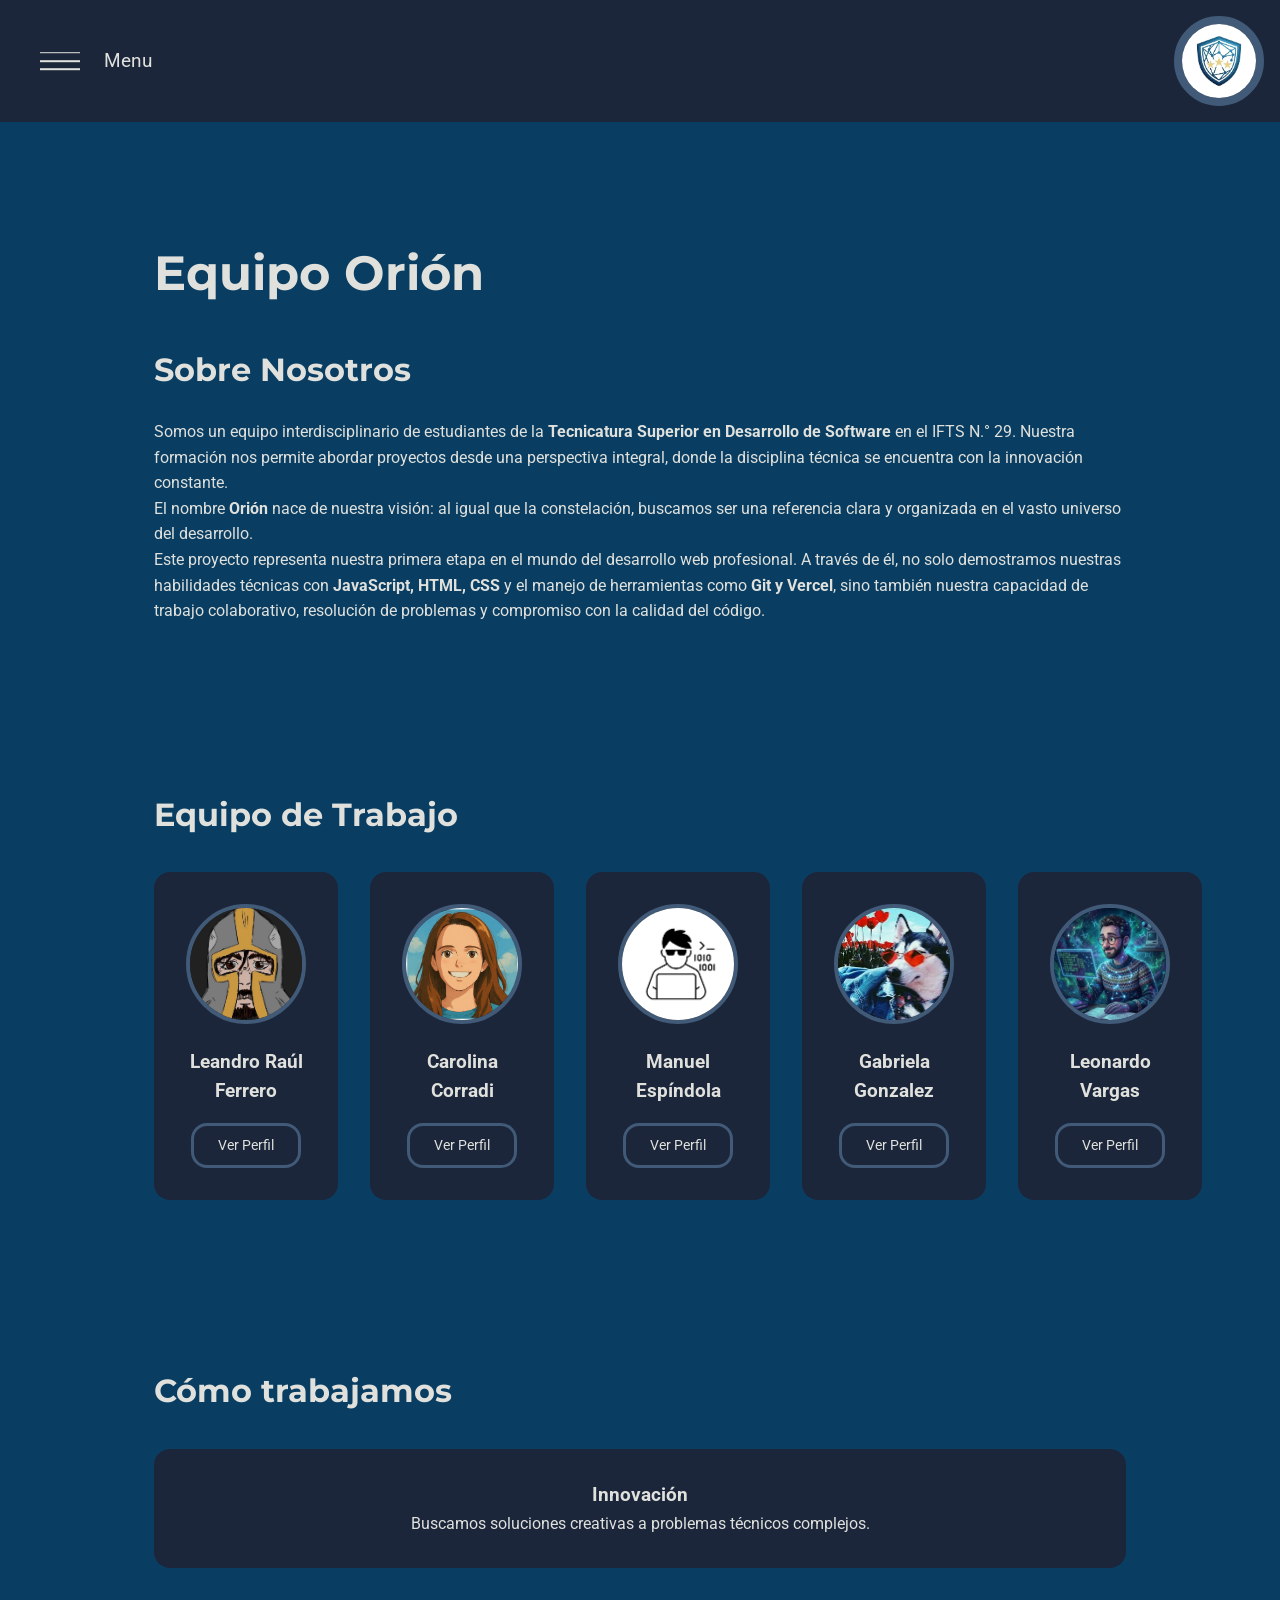
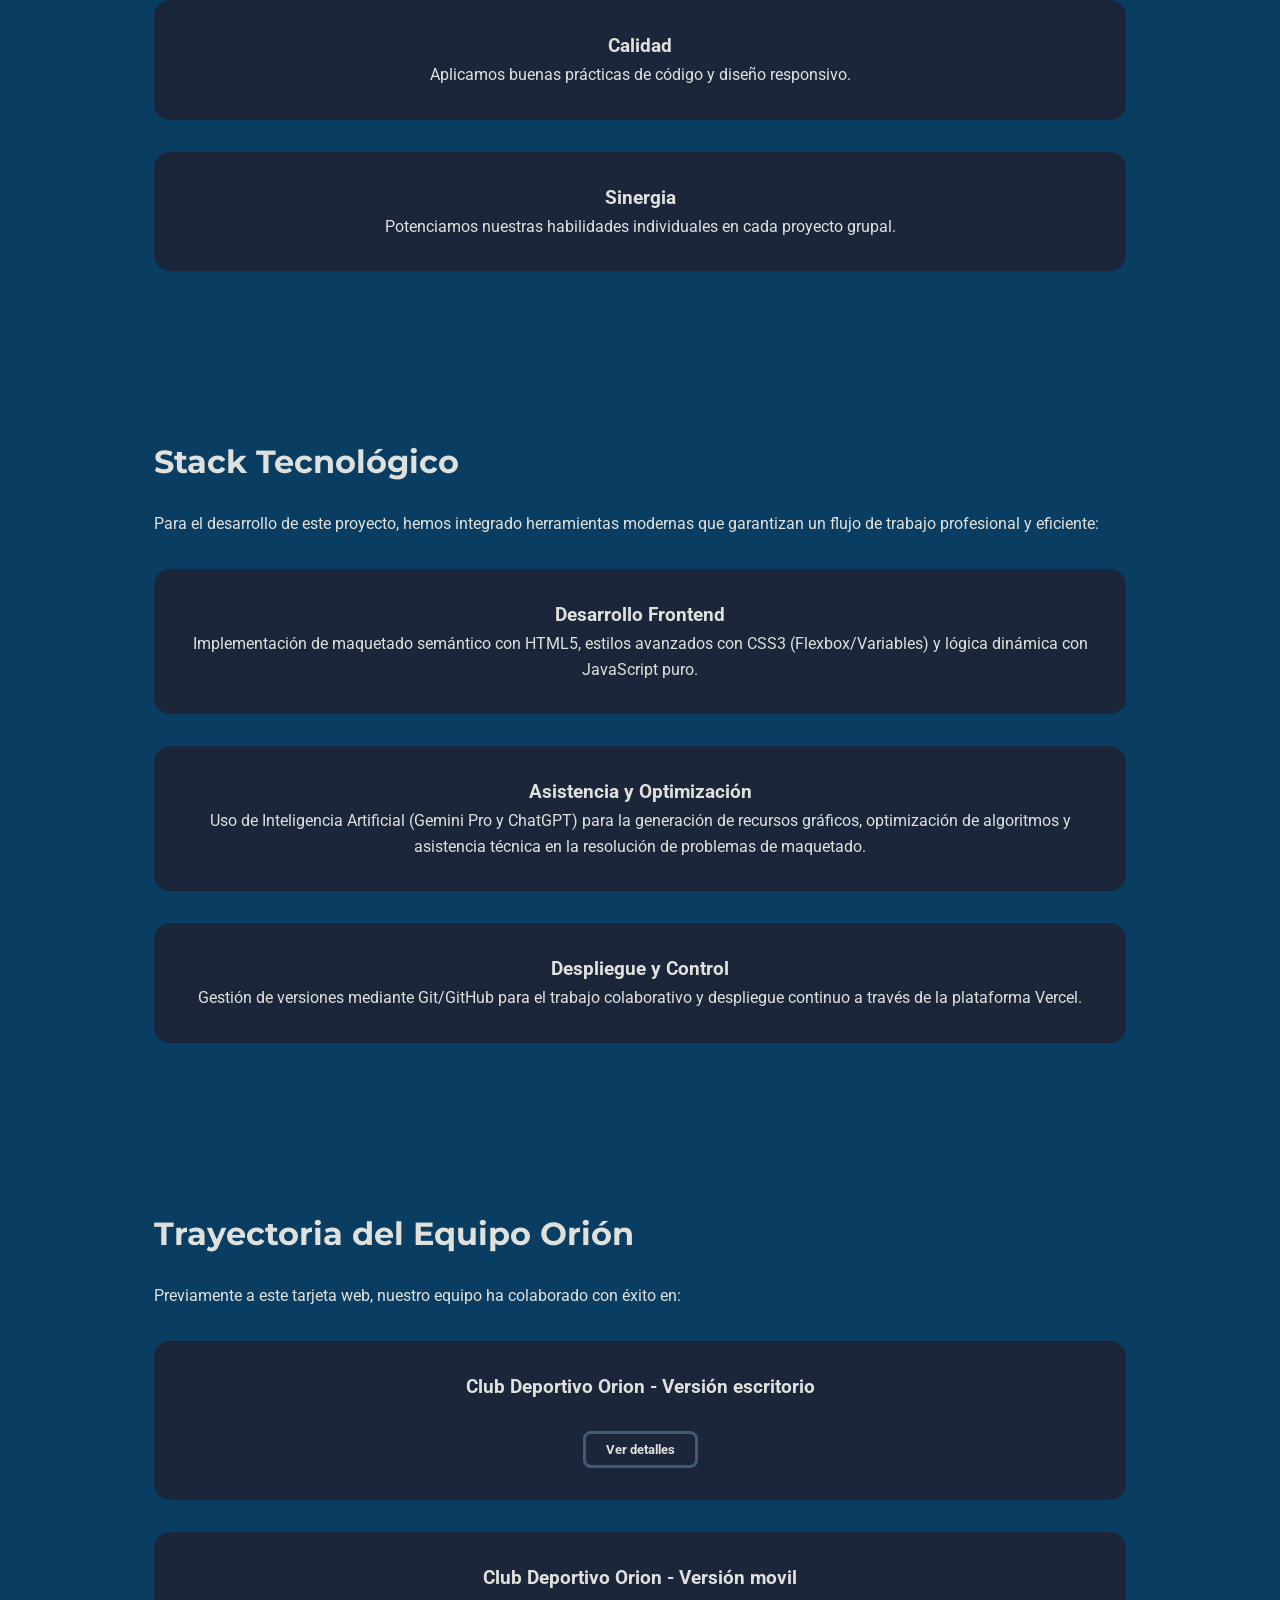
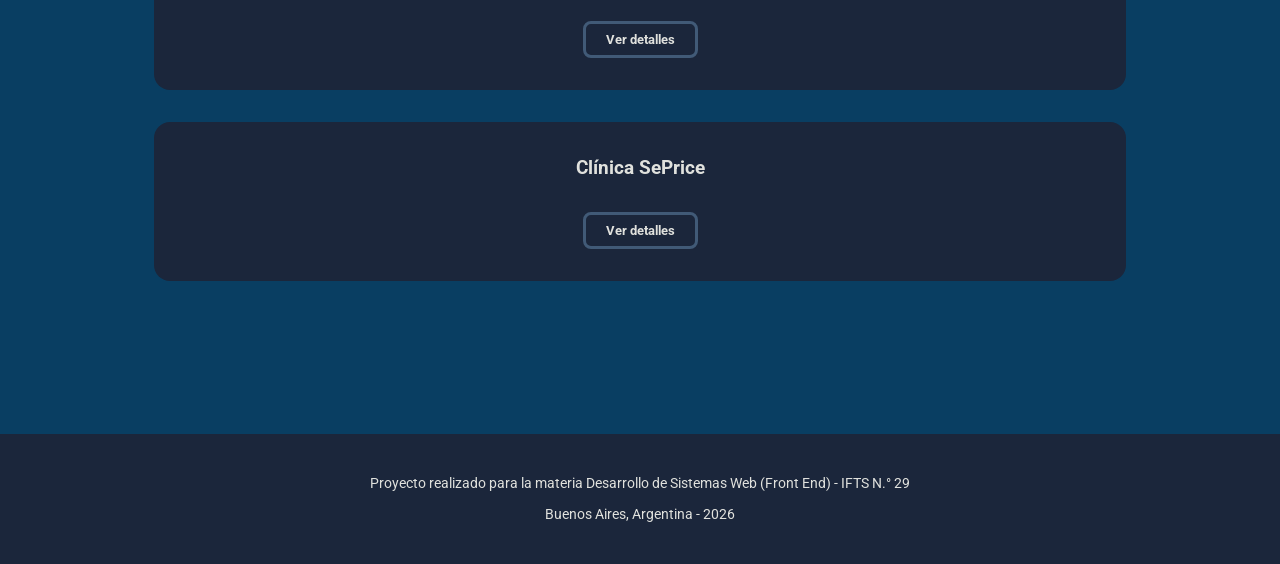
==== commit 60117145: "Actualizado texo de index" ====
--- a/index.html
+++ b/index.html
@@ -40,20 +40,19 @@
         <section id="presentacion" class="section-main">
             <h1>Equipo Orión</h1>
             <h2>Sobre Nosotros</h2>
-            <p>
-                Somos un equipo interdisciplinario de estudiantes de la <strong>Tecnicatura Superior en Desarrollo de Software</strong> en el IFTS N.° 29. 
-                Nuestra formación nos permite abordar proyectos desde una perspectiva integral, donde la disciplina técnica se encuentra con la innovación constante.
-            </p>
-            <p>
-                El nombre <strong>Orión</strong> nace de nuestra visión: al igual que la constelación, 
-                buscamos ser una referencia clara y organizada en el vasto universo del desarrollo. Nos especializamos en transformar requisitos complejos en interfaces intuitivas, 
-                utilizando estándares de <strong>HTML semántico</strong> y <strong>CSS responsivo</strong> para garantizar que nuestras soluciones sean accesibles para todos los usuarios.
-            </p>
-            <p>
-                Este proyecto representa nuestra primera etapa en el mundo del desarrollo web profesional. A través de él, 
-                no solo demostramos nuestras habilidades técnicas con <strong>JavaScript</strong> y el manejo de herramientas como <strong>Git y Vercel</strong>, 
-                sino también nuestra capacidad de trabajo colaborativo, resolución de problemas bajo presión y compromiso con la calidad del código.
-            </p>
+				<p>
+					Somos un equipo interdisciplinario de estudiantes de la <strong>Tecnicatura Superior en Desarrollo de Software</strong> en el IFTS N.° 29. 
+					Nuestra formación nos permite abordar proyectos desde una perspectiva integral, donde la disciplina técnica se encuentra con la innovación constante.
+				</p>
+				<p>
+					El nombre <strong>Orión</strong> nace de nuestra visión: al igual que la constelación, 
+					buscamos ser una referencia clara y organizada en el vasto universo del desarrollo.
+				</p>
+				<p>
+					Este proyecto representa nuestra primera etapa en el mundo del desarrollo web profesional. A través de él, 
+					no solo demostramos nuestras habilidades técnicas con <strong>JavaScript, HTML, CSS</strong> y el manejo de herramientas como <strong>Git y Vercel</strong>, 
+					sino también nuestra capacidad de trabajo colaborativo, resolución de problemas y compromiso con la calidad del código.
+				</p>
         </section>
 
         <section id="integrantes" class="section-main">
--- a/css/styles.css
+++ b/css/styles.css
@@ -159,39 +159,41 @@
         justify-content: center; 
     }
 
-    .btn-nav {
-        display: block;       
-        width: 70%;
-        max-width: 80vw;
-        
-        text-align: center;
-        text-decoration: none;
-        font-size: clamp(1.2rem, 8vw, 2.5rem); 
-        font-weight: 500;     
-
-        color: var(--color-texto);
-        padding: 0.5rem 1.5rem;
-    
-        border: 0.2rem solid var(--color-detalle);
-        border-radius: 1rem;
-    
-        transition: all 0.5s ease;
-        
-        &:hover {
-            background-color: var(--color-detalle);
-            transform: scale(1.05);
-        }
-    }
+	.btn-nav {
+		display: block;       
+		width: 85%;
+		max-width: 18.75rem;
+		
+		text-align: center;
+		text-decoration: none;
+		white-space: nowrap;
+		
+		color: var(--color-texto);
+		padding: 0.5rem 1rem;
+		
+		border: 0.2rem solid var(--color-detalle);
+		border-radius: 1rem;
+		
+		font-size: clamp(1rem, 4vw, 1.25rem);
+		font-weight: 500;     
+		transition: all 0.5s ease;
+		
+		&:hover {
+			background-color: var(--color-detalle);
+			transform: scale(1.05);
+		}
+	}
 }
 
 .section-main {
-    margin: 5rem 1rem;
+    margin: clamp(2rem, 5vh, 5rem) 1rem;
 }
 
 /* --- DISEÑO DE GRILLA (RESPONSIVE) --- */
 .equipo-grid, .proyectos-grid, 
 .peliculas-grid, .discos-grid,
-.habilidades-grid, .metodologia-grid {
+.habilidades-grid, .metodologia-grid,
+.bitacora-grid {
     display: grid;
     gap: 2rem;
     margin-top: 2rem;
@@ -247,7 +249,7 @@
 
 /* Esta clase se activa con el JS solo en la tarjeta clickeada */
 .detalle-tarjeta.visible {
-    max-height: 100%; /* Un valor lo suficientemente grande para el contenido (~500px) */
+    max-height: 100%;
     opacity: 1;
     margin-top: 1rem;
     padding-top: 1rem;
@@ -302,6 +304,19 @@
     }
 }
 
+.bitacora-grid {
+	.detalle-tarjeta {
+		text-align: left;
+		ul {
+			padding-left: 1.5rem;
+			list-style-type: disc;
+		}
+
+		li {
+			margin-bottom: 0.8rem;
+		}
+	}
+}
 
 .tarjeta-personal {
     display: flex;
@@ -329,7 +344,8 @@
 
 	.imagen-pelicula, .leo-imagen-habilidad {
 		width: 10rem; 
-		border-radius: 10%;
+        height: 14rem;
+        border-radius: 10%;
 	}
 }
 
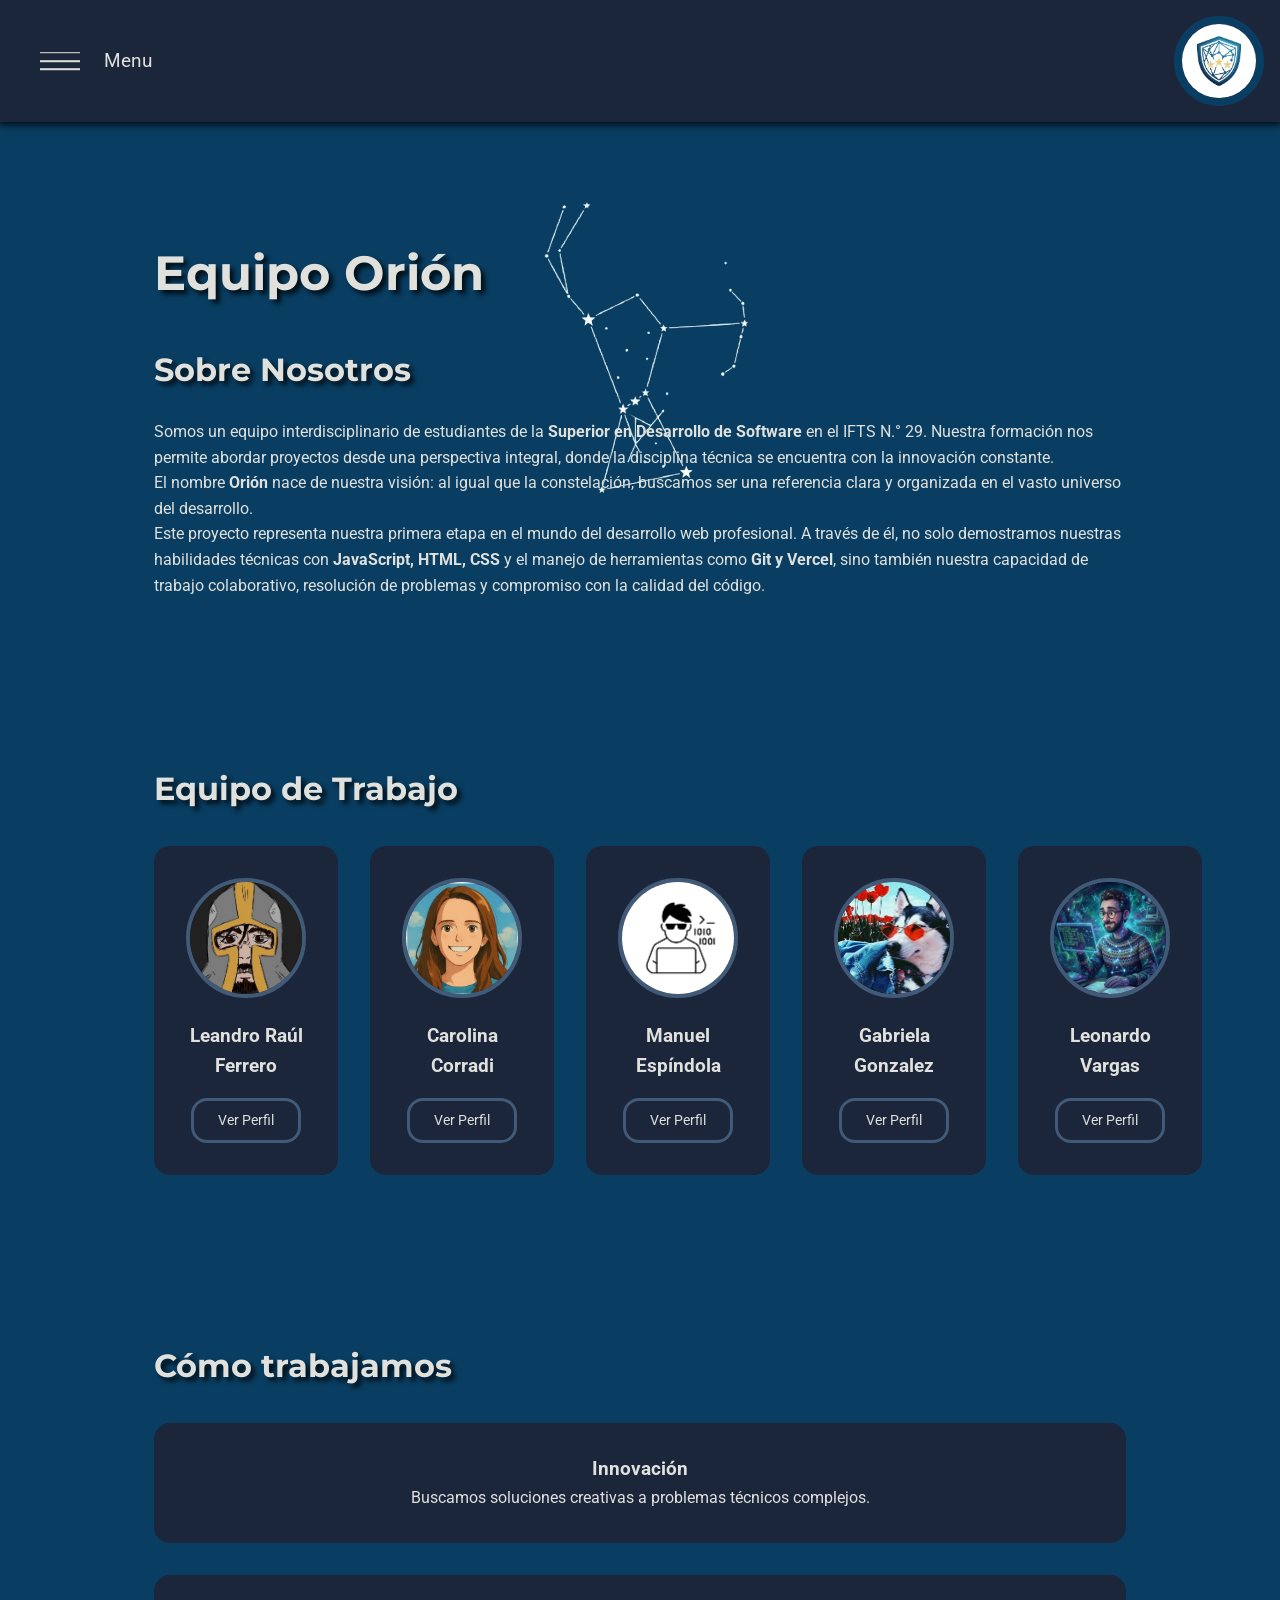
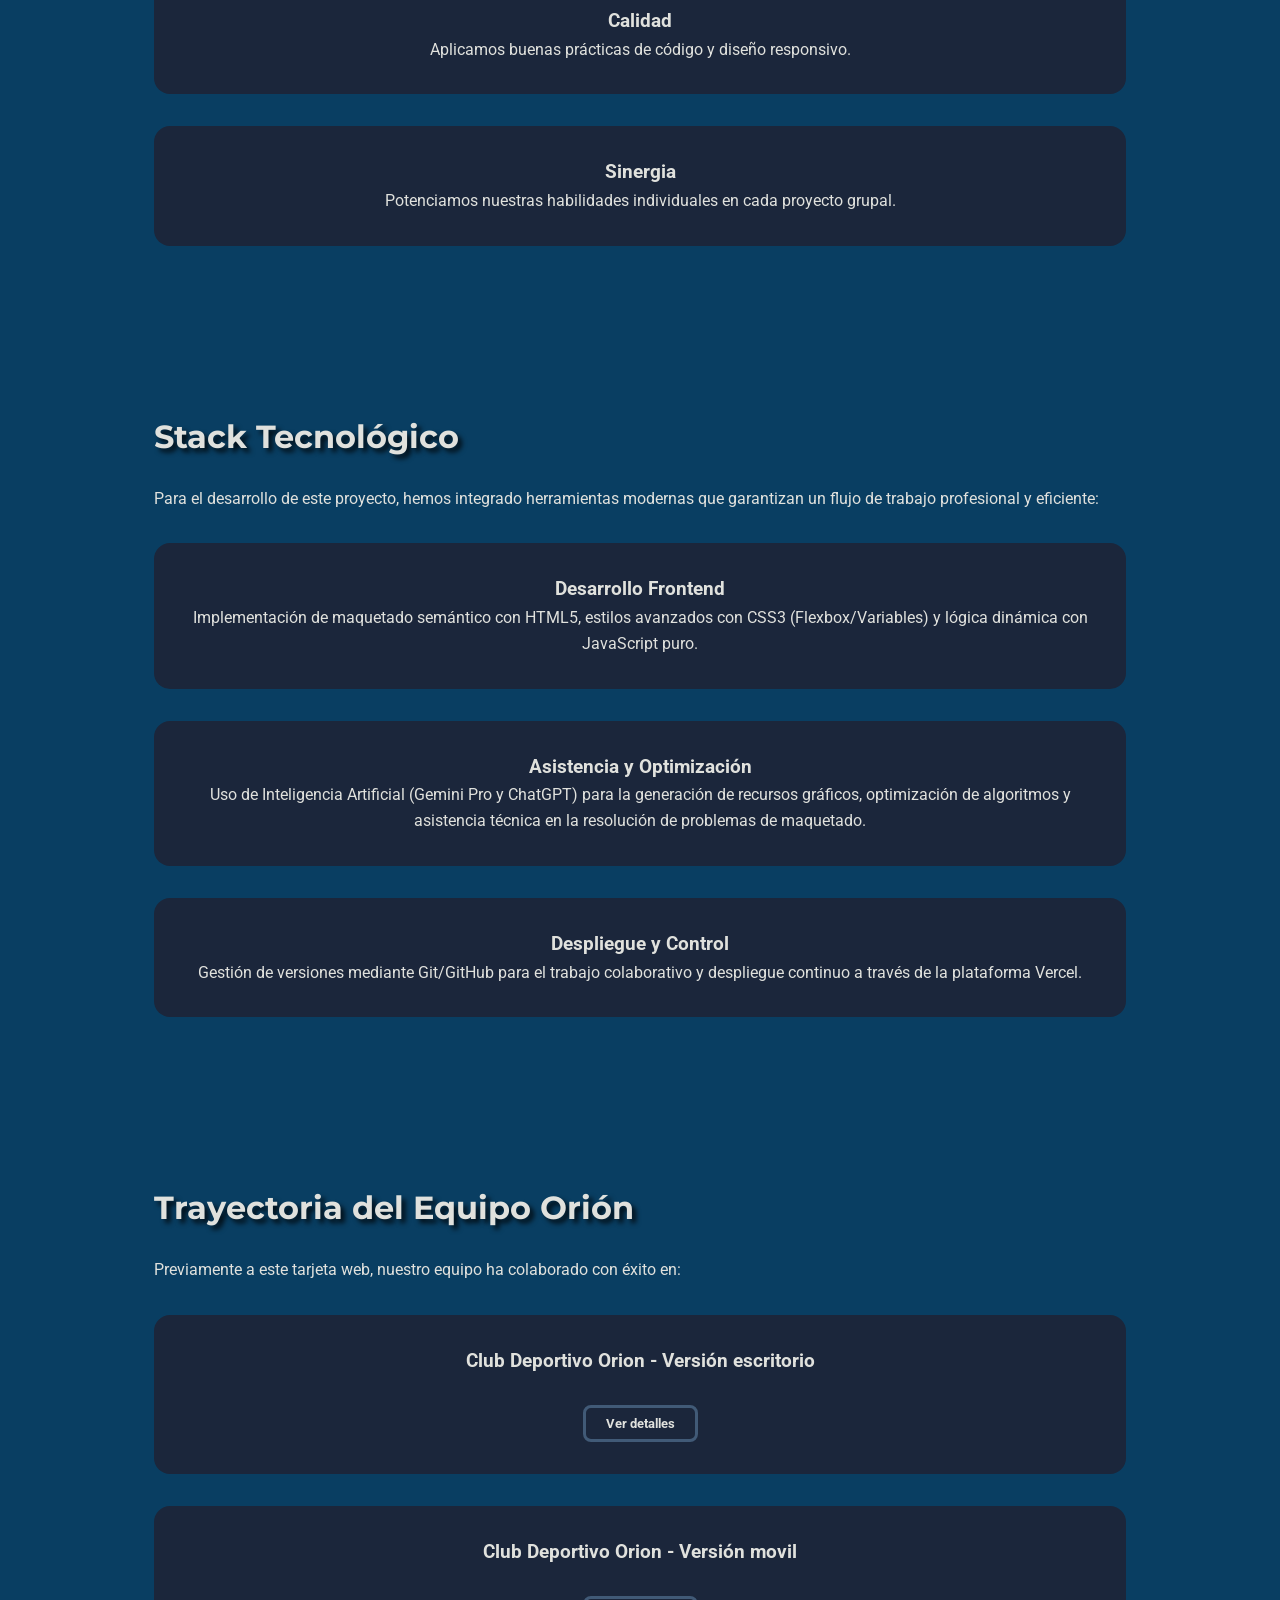
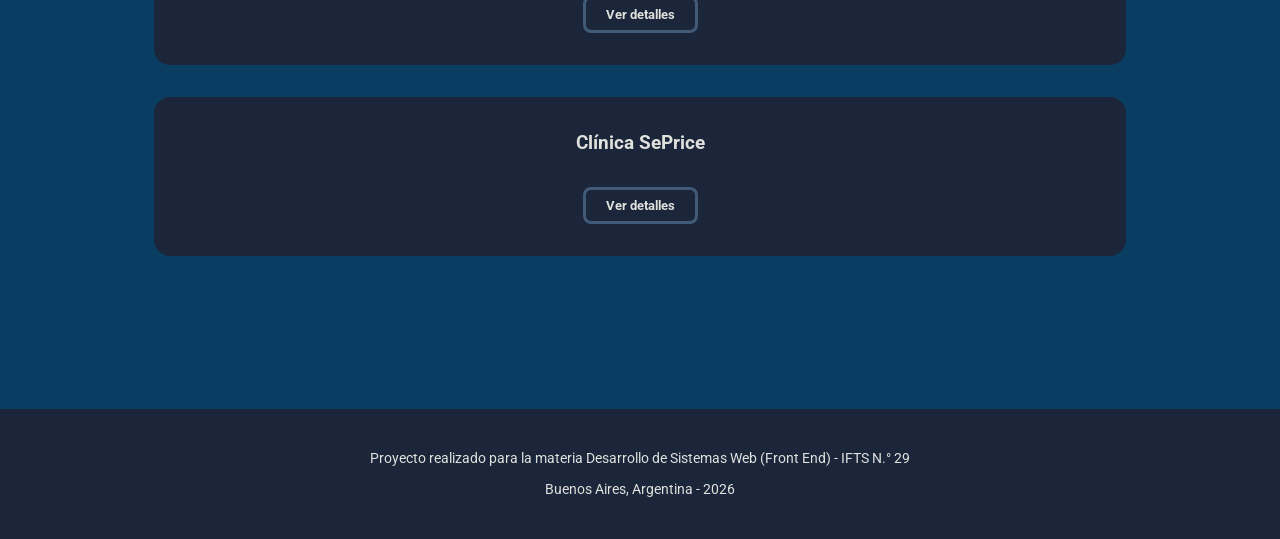
==== commit 51c0ce11: "retoque finales al index, agrego box shadws header, h1 y h2 mas img de fondo" ====
--- a/index.html
+++ b/index.html
@@ -41,7 +41,7 @@
             <h1>Equipo Orión</h1>
             <h2>Sobre Nosotros</h2>
 				<p>
-					Somos un equipo interdisciplinario de estudiantes de la <strong>Tecnicatura Superior en Desarrollo de Software</strong> en el IFTS N.° 29. 
+					Somos un equipo interdisciplinario de estudiantes de la <strong>Superior en Desarrollo de Software </strong> en el IFTS N.° 29. 
 					Nuestra formación nos permite abordar proyectos desde una perspectiva integral, donde la disciplina técnica se encuentra con la innovación constante.
 				</p>
 				<p>
--- a/css/styles.css
+++ b/css/styles.css
@@ -8,6 +8,7 @@
     --color-texto-secundario: #8b9bb4;
     --fuente-titulos: 'Montserrat', sans-serif;
     --fuente-cuerpo: 'Roboto', sans-serif;
+    
 }
 
 * {
@@ -18,9 +19,11 @@
     box-sizing: border-box;
 }
 
+
+
 html {
     scroll-behavior: smooth;
-    scroll-padding-top: 6rem;
+    scroll-padding-top: 10rem;
 }
 
 body {
@@ -29,16 +32,21 @@
     font-family: var(--fuente-cuerpo);
     line-height: 1.6;
     font-size: 1rem;
+
     h1 {
         font-family: var(--fuente-titulos);
         font-size: 3rem;
         margin-bottom: 2rem;
+        text-shadow: 4px 4px 5px rgba(0, 0, 0, 0.8);
     }
     h2 {
         font-family: var(--fuente-titulos);
         font-size: 2rem;
         margin-bottom: 1.5rem;
-    }
+        text-shadow: 4px 4px 5px rgba(0, 0, 0, 0.8);
+    }
+
+   
 }
 
 .contenedor-superior {
@@ -47,6 +55,7 @@
     width: 100%;
     z-index: 1000;
     background-color: #1a1a1a; 
+    box-shadow: 0px 2px 7px 1px rgba(0,0,0,0.8);
 }
 
 /* Encabezado */
@@ -120,8 +129,20 @@
 .logo-equipo {
     width: 100%;
     border-radius: 50%;
-    border: 0.5rem solid var(--color-detalle);
-
+    border: 0.5rem solid var(--color-principal); 
+   
+}
+
+#presentacion {
+ 
+    /* Agregamos la imagen de fondo */
+    background-image: url('/img/orion.png'); 
+    
+    /* Ajustes para que se vea como en la muestra */
+    background-repeat: no-repeat;
+    background-position: center top; /* Centrada arriba para que rodee el título */
+   
+  
 }
 
 /* El menú de navegación deslizante lateral */
@@ -472,5 +493,7 @@
     .contenedor-menu-hamburguesa:hover {
         transform: scale(1.1); /* Un 1.2 puede ser mucho y pixelar, 1.1 suele ser más sutil */
     }
-}
-
+
+    
+}
+
